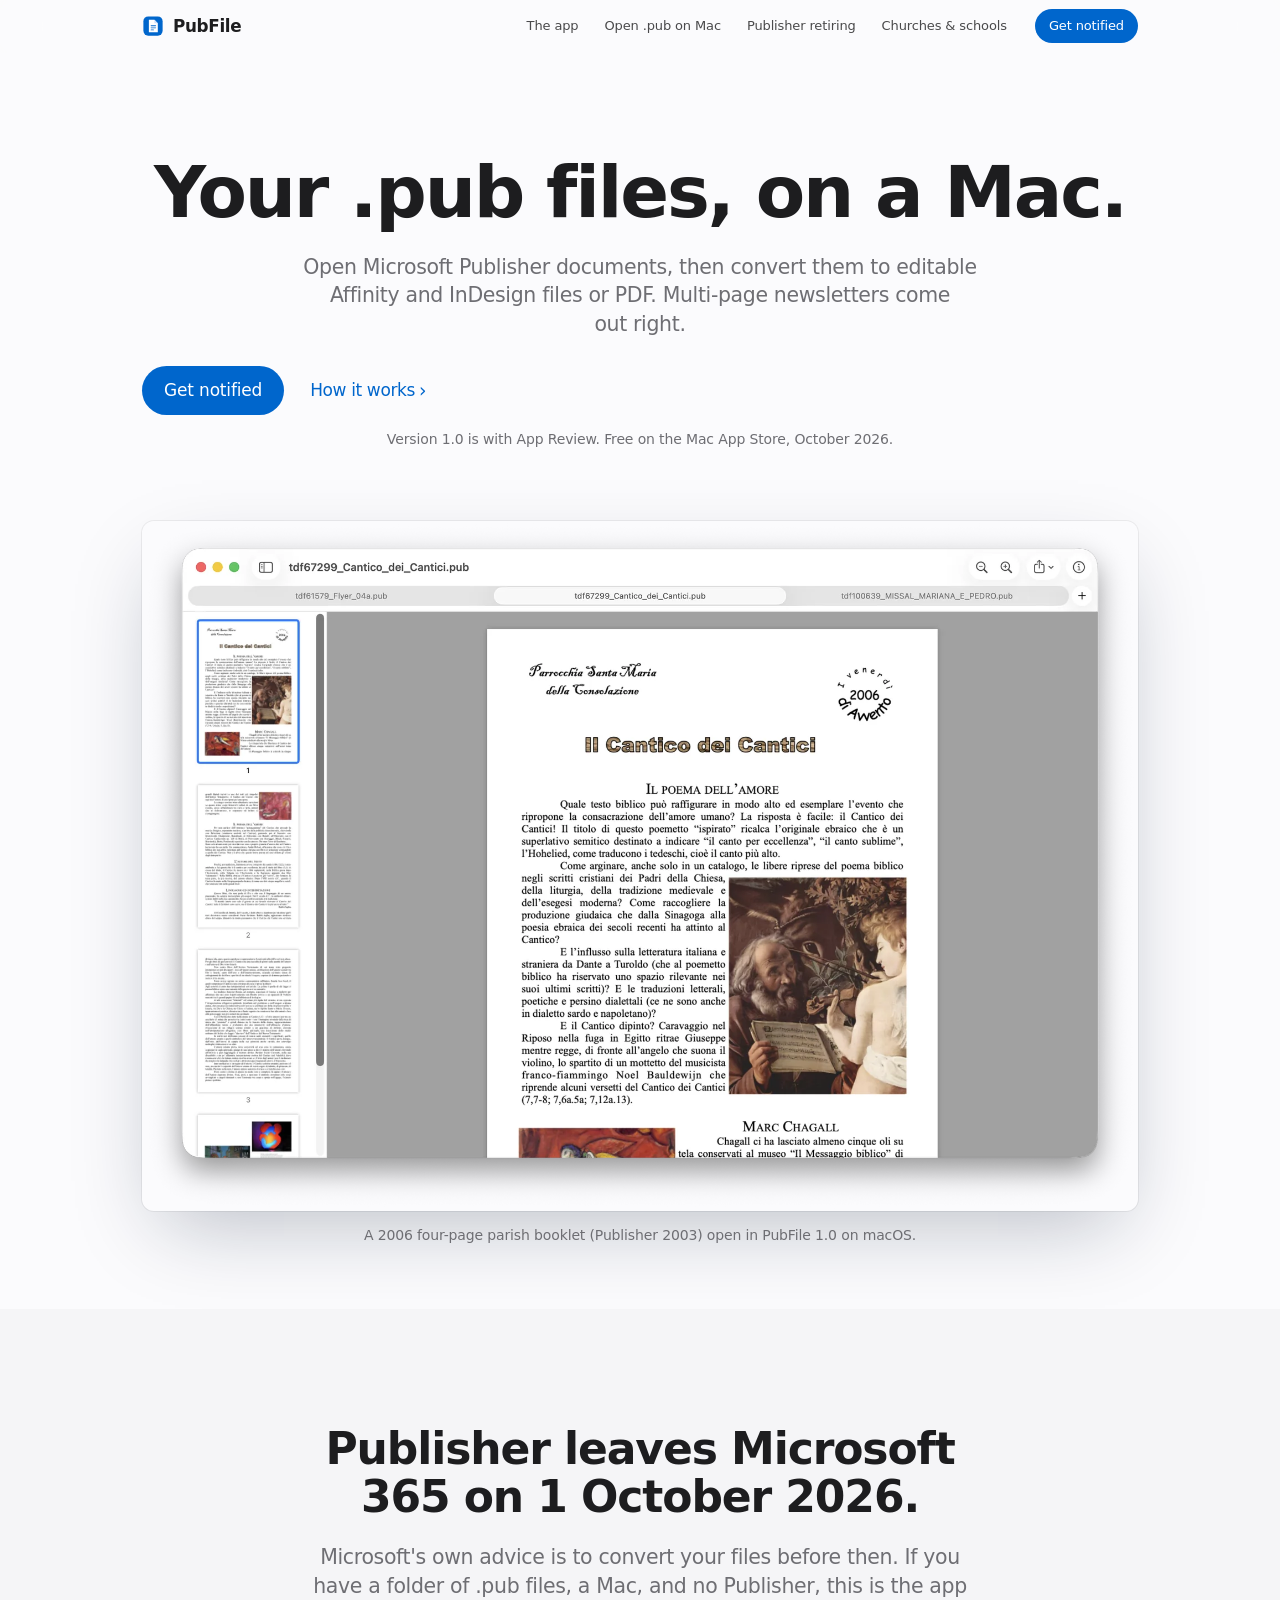
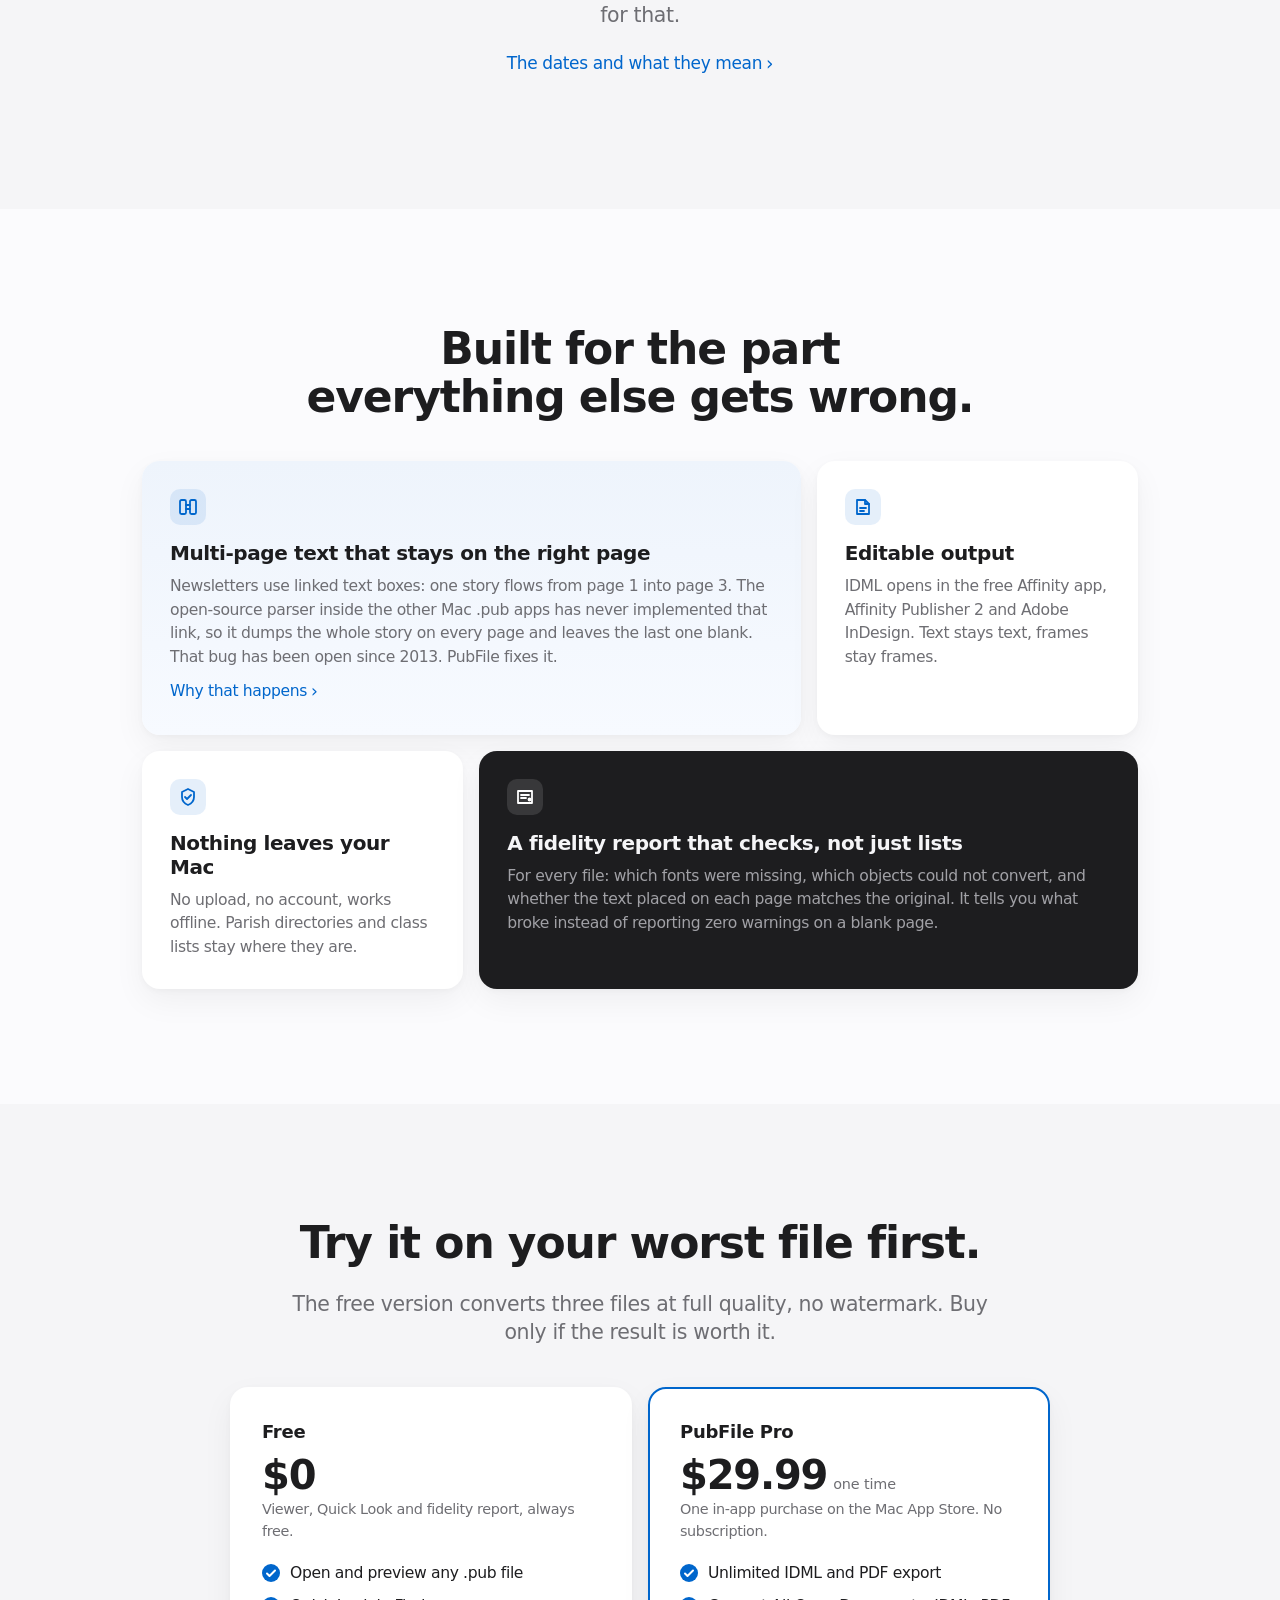
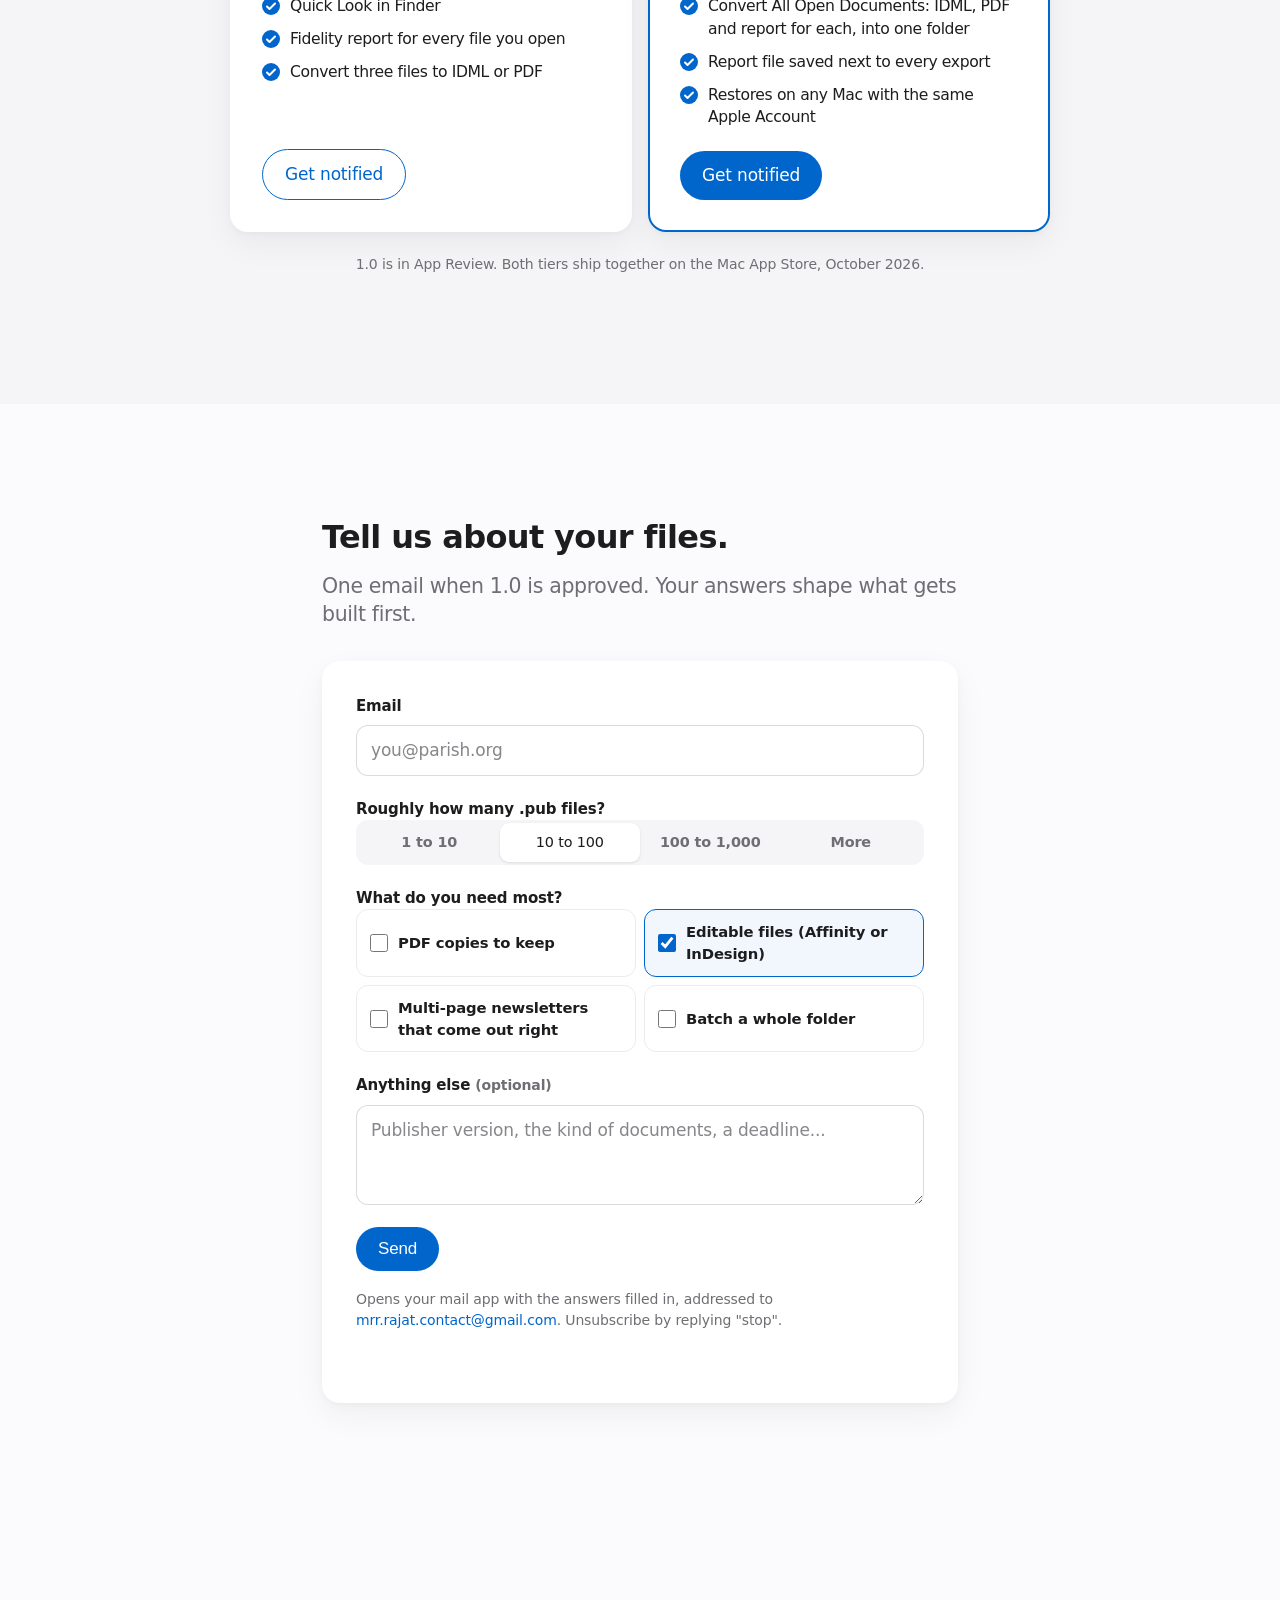
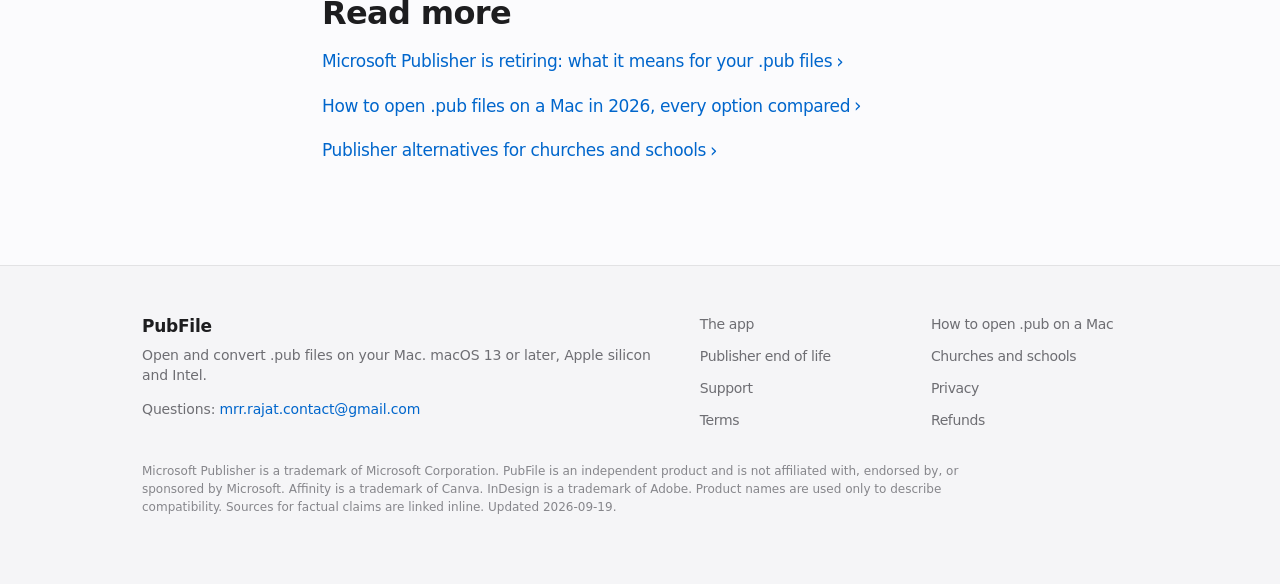
==== index.html @ 04f5455c "Deploy 2026-09-19T11:12Z from f0ba505a" ====
<!doctype html>
<html lang="en">
<head>
<meta charset="utf-8">
<meta name="viewport" content="width=device-width, initial-scale=1">
<title>PubFile: open and convert .pub files on your Mac (IDML + PDF)</title>
<meta name="description" content="Open Microsoft Publisher (.pub) files on a Mac, preview them, and convert them to editable IDML (Affinity, InDesign) and PDF. Multi-page documents handled correctly. Free to try on your own file.">
<link rel="canonical" href="https://pubfile-app.github.io/">
<meta name="theme-color" content="#fbfbfd">
<meta property="og:type" content="website">
<meta property="og:site_name" content="PubFile">
<meta property="og:title" content="Your .pub files, on a Mac">
<meta property="og:description" content="Open Microsoft Publisher (.pub) files on a Mac, preview them, and convert them to editable IDML (Affinity, InDesign) and PDF. Multi-page documents handled correctly. Free to try on your own file.">
<meta property="og:url" content="https://pubfile-app.github.io/">
<meta property="og:image" content="https://pubfile-app.github.io/og/index.png">
<meta property="og:image:width" content="1200">
<meta property="og:image:height" content="630">
<meta name="twitter:card" content="summary_large_image">
<meta name="twitter:title" content="Your .pub files, on a Mac">
<meta name="twitter:description" content="Open Microsoft Publisher (.pub) files on a Mac, preview them, and convert them to editable IDML (Affinity, InDesign) and PDF. Multi-page documents handled correctly. Free to try on your own file.">
<meta name="twitter:image" content="https://pubfile-app.github.io/og/index.png">
<link rel="icon" href="/favicon.svg" type="image/svg+xml">
<link rel="stylesheet" href="/style.css">
<script type="application/ld+json">{"@context": "https://schema.org", "@type": "SoftwareApplication", "applicationCategory": "UtilitiesApplication", "description": "Open Microsoft Publisher (.pub) files on a Mac and convert them to IDML and PDF.", "name": "PubFile: PUB File Converter", "offers": [{"@type": "Offer", "description": "Free: open, preview, Quick Look, fidelity report, three conversions", "price": "0", "priceCurrency": "USD"}, {"@type": "Offer", "description": "PubFile Pro in-app purchase: unlimited IDML and PDF export, Convert All Open Documents", "price": "29.99", "priceCurrency": "USD"}], "operatingSystem": "macOS 13 or later"}</script></head>
<body class="page-index">
<a class="skip" href="#main">Skip to content</a>

<header class="nav">
  <div class="nav-inner">
    <a class="brand" href="/" aria-label="PubFile home">
      <svg width="22" height="22" viewBox="0 0 64 64" aria-hidden="true"><rect x="4" y="4" width="56" height="56" rx="14" fill="#0066cc"/><path d="M20 14h16l10 10v26H20z" fill="#fff"/><path d="M36 14v10h10" fill="#cfe0fb"/><rect x="25" y="30" width="16" height="2.6" rx="1.3" fill="#0066cc"/><rect x="25" y="36" width="16" height="2.6" rx="1.3" fill="#0066cc"/><rect x="25" y="42" width="10" height="2.6" rx="1.3" fill="#0066cc"/></svg>
      <span>PubFile</span>
    </a>
    <nav aria-label="Main">
      <a href="/pub-to-idml-pdf-converter-mac/">The app</a>
      <a href="/open-pub-files-on-mac/">Open .pub on Mac</a>
      <a href="/publisher-end-of-life-2026/">Publisher retiring</a>
      <a href="/publisher-alternatives-churches-schools/">Churches &amp; schools</a>
    </nav>
<a class="pill pill-sm" href="/#interest">Get notified</a>  </div>
</header>

<main id="main">
<section class="hero">
  <div class="wrap">
    <h1 class="t-display reveal">Your .pub files, on a Mac.</h1>
    <p class="t-sub reveal" style="margin:0 auto">Open Microsoft Publisher documents, then convert them to editable Affinity and InDesign files or PDF. Multi-page newsletters come out right.</p>
    <div class="cta-row reveal">
<a class="pill" href="#interest">Get notified</a>
      <a class="link-arrow" href="/pub-to-idml-pdf-converter-mac/">How it works</a>
    </div>
<p class="t-caption reveal" style="margin-top:14px">Version 1.0 is with App Review. Free on the Mac App Store, October 2026.</p>    <figure class="hero-figure shot reveal" aria-labelledby="hero-cap">
      <picture>
        <source srcset="/img/hero-dark.webp" media="(prefers-color-scheme: dark)" type="image/webp">
        <source srcset="/img/hero-light.webp" type="image/webp">
        <img src="/img/hero-light.png" width="1800" height="1247" alt="PubFile window: page thumbnails on the left, page 1 of a four-page parish newsletter rendered on the right, three .pub files open in tabs" fetchpriority="high">
      </picture>
      <figcaption id="hero-cap" class="t-caption" style="text-align:center;margin-top:14px">A 2006 four-page parish booklet (Publisher 2003) open in PubFile 1.0 on macOS.</figcaption>
    </figure>
  </div>
</section>

<section class="band band-alt">
  <div class="wrap">
    <div class="wrap-narrow center" style="padding:0">
      <h2 class="t-headline reveal">Publisher leaves Microsoft 365 on 1 October 2026.</h2>
      <p class="t-sub reveal">Microsoft's own advice is to convert your files before then. If you have a folder of .pub files, a Mac, and no Publisher, this is the app for that.</p>
      <p class="reveal"><a class="link-arrow" href="/publisher-end-of-life-2026/">The dates and what they mean</a></p>
    </div>
  </div>
</section>

<section class="band">
  <div class="wrap">
    <h2 class="t-headline center reveal">Built for the part everything else gets wrong.</h2>
    <div class="bento">
      <article class="tile wide tint reveal">
        <div class="glyph" aria-hidden="true"><svg width="20" height="20" viewBox="0 0 20 20" fill="none" stroke="currentColor" stroke-width="1.8" stroke-linecap="round" stroke-linejoin="round"><rect x="2" y="3" width="6" height="14" rx="1.5"/><rect x="12" y="3" width="6" height="14" rx="1.5"/><path d="M8 8h4M8 12h4"/></svg></div>
        <h3>Multi-page text that stays on the right page</h3>
        <p>Newsletters use linked text boxes: one story flows from page 1 into page 3. The open-source parser inside the other Mac .pub apps has never implemented that link, so it dumps the whole story on every page and leaves the last one blank. That bug has been open since 2013. PubFile fixes it.</p>
        <p><a class="link-arrow" href="/open-pub-files-on-mac/#multipage">Why that happens</a></p>
      </article>
      <article class="tile reveal">
        <div class="glyph" aria-hidden="true"><svg width="20" height="20" viewBox="0 0 20 20" fill="none" stroke="currentColor" stroke-width="1.8" stroke-linecap="round" stroke-linejoin="round"><path d="M4 3h8l4 4v10H4z"/><path d="M12 3v4h4"/><path d="M7 11h6M7 14h4"/></svg></div>
        <h3>Editable output</h3>
        <p>IDML opens in the free Affinity app, Affinity Publisher 2 and Adobe InDesign. Text stays text, frames stay frames.</p>
      </article>
      <article class="tile reveal">
        <div class="glyph" aria-hidden="true"><svg width="20" height="20" viewBox="0 0 20 20" fill="none" stroke="currentColor" stroke-width="1.8" stroke-linecap="round" stroke-linejoin="round"><path d="M10 2l6 3v5c0 4-2.7 6.7-6 8-3.3-1.3-6-4-6-8V5z"/><path d="M7 10l2 2 4-4"/></svg></div>
        <h3>Nothing leaves your Mac</h3>
        <p>No upload, no account, works offline. Parish directories and class lists stay where they are.</p>
      </article>
      <article class="tile dark wide reveal">
        <div class="glyph" aria-hidden="true"><svg width="20" height="20" viewBox="0 0 20 20" fill="none" stroke="currentColor" stroke-width="1.8" stroke-linecap="round" stroke-linejoin="round"><path d="M3 4h14v12H3z"/><path d="M6 8h8M6 11h5"/><circle cx="14.5" cy="12.5" r="1"/></svg></div>
        <h3>A fidelity report that checks, not just lists</h3>
        <p>For every file: which fonts were missing, which objects could not convert, and whether the text placed on each page matches the original. It tells you what broke instead of reporting zero warnings on a blank page.</p>
      </article>
    </div>
  </div>
</section>

<section class="band band-alt">
  <div class="wrap">
    <div class="center">
      <h2 class="t-headline reveal">Try it on your worst file first.</h2>
      <p class="t-sub reveal" style="margin:0 auto">The free version converts three files at full quality, no watermark. Buy only if the result is worth it.</p>
    </div>
    <div class="plans">
      <div class="plan reveal">
        <h3>Free</h3>
        <p class="price">$0</p>
        <p class="plan-note">Viewer, Quick Look and fidelity report, always free.</p>
        <ul>
          <li>Open and preview any .pub file</li>
          <li>Quick Look in Finder</li>
          <li>Fidelity report for every file you open</li>
          <li>Convert three files to IDML or PDF</li>
        </ul>
<a class="pill pill-ghost" href="#interest">Get notified</a>      </div>
      <div class="plan featured reveal">
        <h3>PubFile Pro</h3>
        <p class="price">$29.99<small>one time</small></p>
        <p class="plan-note">One in-app purchase on the Mac App Store. No subscription.</p>
        <ul>
          <li>Unlimited IDML and PDF export</li>
          <li>Convert All Open Documents: IDML, PDF and report for each, into one folder</li>
          <li>Report file saved next to every export</li>
          <li>Restores on any Mac with the same Apple Account</li>
        </ul>
<a class="pill" href="#interest">Get notified</a>      </div>
    </div>
<p class="t-caption center" style="margin-top:22px">1.0 is in App Review. Both tiers ship together on the Mac App Store, October 2026.</p>  </div>
</section>

<section class="band interest-band" id="interest" style="background:var(--canvas)">
  <div class="wrap-narrow">
    <h2 class="t-title reveal">Tell us about your files.</h2>
    <p class="t-sub reveal">One email when 1.0 is approved. Your answers shape what gets built first.</p>
    <div class="reveal"><form class="interest" id="interest-form"
action="mailto:mrr.rajat.contact@gmail.com" method="post" enctype="text/plain" data-mailto="mrr.rajat.contact@gmail.com">
  <input type="hidden" name="_subject" value="PubFile interest: index">
  <input type="hidden" name="page" value="/">
  <input type="text" name="_gotcha" class="visually-hidden" tabindex="-1" autocomplete="off" aria-hidden="true">

  <div class="field">
    <label for="f-email">Email</label>
    <input id="f-email" type="email" name="email" required autocomplete="email" placeholder="you@parish.org">
  </div>

  <fieldset class="field">
    <legend>Roughly how many .pub files?</legend>
    <div class="seg" role="radiogroup">
      <label><input type="radio" name="files" value="1-10"><span>1 to 10</span></label>
      <label><input type="radio" name="files" value="10-100" checked><span>10 to 100</span></label>
      <label><input type="radio" name="files" value="100-1000"><span>100 to 1,000</span></label>
      <label><input type="radio" name="files" value="1000+"><span>More</span></label>
    </div>
  </fieldset>

  <fieldset class="field">
    <legend>What do you need most?</legend>
    <div class="checks">
      <label><input type="checkbox" name="need" value="pdf"><span>PDF copies to keep</span></label>
      <label><input type="checkbox" name="need" value="editable" checked><span>Editable files (Affinity or InDesign)</span></label>
      <label><input type="checkbox" name="need" value="multipage"><span>Multi-page newsletters that come out right</span></label>
      <label><input type="checkbox" name="need" value="batch"><span>Batch a whole folder</span></label>
    </div>
  </fieldset>

  <div class="field">
    <label for="f-note">Anything else <span class="t-caption">(optional)</span></label>
    <textarea id="f-note" name="note" rows="3" placeholder="Publisher version, the kind of documents, a deadline..."></textarea>
  </div>

  <div class="form-actions">
    <button type="submit" class="pill">Send</button>
    <p class="t-caption form-help">
Opens your mail app with the answers filled in, addressed to <a href="mailto:mrr.rajat.contact@gmail.com">mrr.rajat.contact@gmail.com</a>.      Unsubscribe by replying "stop".
    </p>
  </div>
  <p class="form-status" role="status" aria-live="polite"></p>
</form></div>
  </div>
</section>

<section class="band-tight">
  <div class="wrap-narrow">
    <h2 class="t-title reveal">Read more</h2>
    <ul class="reveal" style="list-style:none;padding:0;display:grid;gap:10px">
      <li><a class="link-arrow" href="/publisher-end-of-life-2026/">Microsoft Publisher is retiring: what it means for your .pub files</a></li>
      <li><a class="link-arrow" href="/open-pub-files-on-mac/">How to open .pub files on a Mac in 2026, every option compared</a></li>
      <li><a class="link-arrow" href="/publisher-alternatives-churches-schools/">Publisher alternatives for churches and schools</a></li>
    </ul>
  </div>
</section>
</main>


<footer class="footer">
  <div class="wrap">
    <div class="footer-grid">
      <div>
        <p class="footer-brand">PubFile</p>
        <p class="t-caption">Open and convert .pub files on your Mac. macOS 13 or later, Apple silicon and Intel.</p>
<p class="t-caption">Questions: <a href="mailto:mrr.rajat.contact@gmail.com">mrr.rajat.contact@gmail.com</a></p>      </div>
      <nav aria-label="Footer">
        <a href="/pub-to-idml-pdf-converter-mac/">The app</a>
        <a href="/open-pub-files-on-mac/">How to open .pub on a Mac</a>
        <a href="/publisher-end-of-life-2026/">Publisher end of life</a>
        <a href="/publisher-alternatives-churches-schools/">Churches and schools</a>
        <a href="/support/">Support</a>
        <a href="/privacy/">Privacy</a>
        <a href="/terms/">Terms</a>
        <a href="/refunds/">Refunds</a>
      </nav>
    </div>
    <p class="t-legal">Microsoft Publisher is a trademark of Microsoft Corporation. PubFile is an independent product and is not affiliated with, endorsed by, or sponsored by Microsoft. Affinity is a trademark of Canva. InDesign is a trademark of Adobe. Product names are used only to describe compatibility. Sources for factual claims are linked inline. Updated 2026-09-19.</p>
  </div>
</footer>
<script src="/site.js" defer></script>
</body>
</html>
---- style.css ----
/* PubFile. Apple-adjacent system: SF via system-ui, #fbfbfd canvas, #1d1d1f ink, one accent (#0066cc).
   Shape rule: buttons are pills, cards/figures 18px, inputs 12px. Motion: ease-out, <=300ms UI, scroll-reveal once. */

:root{
  --canvas:#fbfbfd; --canvas-2:#f5f5f7; --surface:#ffffff;
  --ink:#1d1d1f; --ink-2:#6e6e73; --ink-3:#86868b; --hair:rgba(0,0,0,.08); --hair-2:rgba(0,0,0,.14);
  --accent:#0066cc; --accent-hover:#0077ed; --accent-ink:#ffffff;
  --ok:#248a3d; --warn-bg:#fff8e6; --warn-ink:#7a5200;
  --r-card:18px; --r-input:12px; --r-pill:980px;
  --ease-out:cubic-bezier(.23,1,.32,1); --ease-in-out:cubic-bezier(.77,0,.175,1);
  --wrap:1040px; --wrap-narrow:680px;
  --shadow-card:0 2px 6px rgba(0,0,0,.03),0 12px 32px rgba(0,0,0,.05);
}
*{box-sizing:border-box}
html{-webkit-text-size-adjust:100%;scroll-behavior:smooth;scroll-padding-top:64px}
@media(prefers-reduced-motion:reduce){html{scroll-behavior:auto}}
body{margin:0;background:var(--canvas);color:var(--ink);
  font-family:-apple-system,BlinkMacSystemFont,"SF Pro Text","SF Pro Display",system-ui,"Helvetica Neue",Helvetica,Arial,sans-serif;
  font-size:17px;line-height:1.47;letter-spacing:-.022em;-webkit-font-smoothing:antialiased;text-rendering:optimizeLegibility}
a{color:var(--accent);text-decoration:none}
a:hover{text-decoration:underline}
img,svg{max-width:100%;height:auto;display:block}
p,ul,ol,dl{margin:0 0 1em}
li{margin-bottom:.4em}
strong{font-weight:600}
code{font-family:"SF Mono",ui-monospace,SFMono-Regular,Menlo,monospace;font-size:.9em;background:var(--canvas-2);padding:.12em .4em;border-radius:6px;letter-spacing:0}
pre{background:var(--canvas-2);border-radius:var(--r-input);padding:14px 18px;overflow:auto;font-size:.9rem}
pre code{background:none;padding:0}
hr{border:0;border-top:1px solid var(--hair);margin:3rem 0}
:focus-visible{outline:3px solid rgba(0,102,204,.5);outline-offset:3px;border-radius:6px}
.visually-hidden{position:absolute!important;width:1px;height:1px;overflow:hidden;clip:rect(0 0 0 0);white-space:nowrap}
.skip{position:absolute;left:12px;top:-60px;background:var(--ink);color:#fff;padding:10px 14px;border-radius:var(--r-pill);z-index:100}
.skip:focus{top:12px}

/* Type scale (Apple-ish: weight + size + tracking as a set) */
.t-display{font-size:clamp(2.6rem,6vw,4.5rem);line-height:1.05;letter-spacing:-.03em;font-weight:700;margin:0 0 .35em;text-wrap:balance}
.t-headline{font-size:clamp(1.9rem,3.6vw,2.75rem);line-height:1.1;letter-spacing:-.025em;font-weight:700;margin:0 0 .5em;text-wrap:balance}
.t-title{font-size:clamp(1.5rem,2.6vw,2rem);line-height:1.15;letter-spacing:-.02em;font-weight:700;margin:0 0 .5em;text-wrap:balance}
.t-sub{font-size:clamp(1.15rem,1.6vw,1.375rem);line-height:1.4;letter-spacing:-.017em;color:var(--ink-2);font-weight:400;max-width:34em;text-wrap:pretty}
.t-body{font-size:1.0625rem;line-height:1.52}
.t-caption{font-size:.875rem;line-height:1.45;color:var(--ink-2);letter-spacing:-.01em}
.t-legal{font-size:.75rem;line-height:1.5;color:var(--ink-3);letter-spacing:0}
.muted{color:var(--ink-2)}

/* Layout */
.wrap{max-width:var(--wrap);margin:0 auto;padding:0 22px}
.wrap-narrow{max-width:var(--wrap-narrow);margin:0 auto;padding:0 22px}
.band{padding:clamp(72px,9vw,120px) 0}
.band-tight{padding:clamp(48px,6vw,80px) 0}
.band-alt{background:var(--canvas-2)}
.center{text-align:center}
.center .t-sub{margin-left:auto;margin-right:auto}

/* Nav: translucent material, content scrolls under */
.nav{position:sticky;top:0;z-index:50;background:rgba(251,251,253,.72);backdrop-filter:saturate(180%) blur(20px);-webkit-backdrop-filter:saturate(180%) blur(20px);border-bottom:1px solid transparent;transition:border-color 200ms var(--ease-out)}
.nav.scrolled{border-bottom-color:var(--hair)}
@media(prefers-reduced-transparency:reduce){.nav{background:var(--canvas);backdrop-filter:none;-webkit-backdrop-filter:none}}
.nav-inner{max-width:var(--wrap);margin:0 auto;padding:0 22px;height:52px;display:flex;align-items:center;gap:28px}
.brand{display:inline-flex;align-items:center;gap:9px;color:var(--ink);font-weight:600;font-size:1.05rem;letter-spacing:-.02em}
.brand:hover{text-decoration:none}
.nav nav{display:flex;gap:26px;margin-left:auto;font-size:.8125rem;letter-spacing:-.01em}
.nav nav a{color:var(--ink);opacity:.8;transition:opacity 150ms var(--ease-out)}
.nav nav a:hover{opacity:1;text-decoration:none}
.nav nav a[aria-current]{opacity:1;font-weight:600}
@media(max-width:760px){.nav nav{display:none}.nav-inner{gap:0;justify-content:space-between}}

/* Buttons: pills. Feedback on press, instant. */
.pill{display:inline-flex;align-items:center;justify-content:center;gap:8px;background:var(--accent);color:var(--accent-ink);font-weight:500;font-size:1.0625rem;letter-spacing:-.01em;padding:12px 22px;border-radius:var(--r-pill);border:0;cursor:pointer;white-space:nowrap;
  transition:background-color 150ms var(--ease-out),transform 120ms var(--ease-out)}
.pill:hover{background:var(--accent-hover);text-decoration:none}
.pill:active{transform:scale(.97)}
.pill-sm{font-size:.8125rem;padding:7px 14px}
.pill-ghost{background:transparent;color:var(--accent);border:1px solid var(--accent)}
.pill-ghost:hover{background:rgba(0,102,204,.06)}
.link-arrow{font-weight:400;display:inline-flex;align-items:center;gap:4px}
.link-arrow::after{content:"›";font-size:1.1em;transition:transform 150ms var(--ease-out)}
.link-arrow:hover::after{transform:translateX(2px)}
.cta-row{display:flex;gap:14px 26px;align-items:center;flex-wrap:wrap;margin:1.6em 0 0}
.center .cta-row{justify-content:center}

/* Hero */
.hero{padding:clamp(64px,8vw,104px) 0 clamp(40px,5vw,64px);text-align:center}
.hero .t-display{margin-bottom:.3em}
.hero-figure{margin:clamp(40px,6vw,72px) auto 0;max-width:920px}

/* Figures / diagrams */
.figure{background:var(--surface);border-radius:var(--r-card);box-shadow:var(--shadow-card);padding:clamp(18px,3vw,36px);margin:2rem 0}
.figure figcaption{margin-top:14px;text-align:center}
.flow-figure svg{width:100%;height:auto}

/* Feature grid (bento with rhythm: 1 wide + 2, then 2 + 1 wide) */
.bento{display:grid;grid-template-columns:repeat(6,1fr);gap:16px;margin-top:2.5rem}
.tile{background:var(--surface);border-radius:var(--r-card);box-shadow:var(--shadow-card);padding:28px 28px 30px;grid-column:span 2;display:flex;flex-direction:column;gap:10px;min-height:220px}
.tile.wide{grid-column:span 4}
.tile.tint{background:linear-gradient(180deg,#eef4fc 0%,#f7faff 100%)}
.tile.dark{background:#1d1d1f;color:#f5f5f7}
.tile.dark .t-caption,.tile.dark p{color:#a1a1a6}
.tile h3{font-size:1.25rem;line-height:1.2;letter-spacing:-.02em;margin:0;font-weight:600}
.tile p{margin:0;color:var(--ink-2);font-size:.975rem;line-height:1.5}
.tile .glyph{width:36px;height:36px;border-radius:10px;display:grid;place-items:center;background:rgba(0,102,204,.1);color:var(--accent);margin-bottom:6px}
.tile.dark .glyph{background:rgba(255,255,255,.12);color:#fff}
@media(max-width:840px){.tile,.tile.wide{grid-column:span 3}}
@media(max-width:560px){.tile,.tile.wide{grid-column:span 6;min-height:0}}

/* Pricing: two columns, recommended emphasised by colour not height */
.plans{display:grid;grid-template-columns:1fr 1fr;gap:16px;margin-top:2.5rem;max-width:820px;margin-left:auto;margin-right:auto}
.plan{background:var(--surface);border-radius:var(--r-card);box-shadow:var(--shadow-card);padding:32px;display:flex;flex-direction:column}
.plan.featured{outline:2px solid var(--accent);outline-offset:-2px}
.plan h3{margin:0 0 4px;font-size:1.125rem;font-weight:600;letter-spacing:-.015em}
.plan .price{font-size:2.5rem;font-weight:700;letter-spacing:-.03em;line-height:1;margin:6px 0 4px;font-variant-numeric:tabular-nums}
.plan .price small{font-size:.9rem;font-weight:400;color:var(--ink-2);letter-spacing:-.01em;margin-left:6px}
.plan .plan-note{color:var(--ink-2);font-size:.9rem;margin:0 0 20px;min-height:2.6em}
.plan ul{list-style:none;padding:0;margin:0 0 22px;display:grid;gap:10px}
.plan li{display:flex;gap:10px;align-items:flex-start;font-size:.975rem;margin:0}
.plan li::before{content:"";flex:0 0 18px;height:18px;margin-top:2px;border-radius:50%;background:var(--accent) url("data:image/svg+xml,%3Csvg xmlns='http://www.w3.org/2000/svg' viewBox='0 0 18 18'%3E%3Cpath d='M5 9.5l2.5 2.5L13 6.5' fill='none' stroke='%23fff' stroke-width='2' stroke-linecap='round' stroke-linejoin='round'/%3E%3C/svg%3E") center/contain no-repeat}
.plan .pill{margin-top:auto;align-self:flex-start}
@media(max-width:640px){.plans{grid-template-columns:1fr}}

/* Comparison table (article pages) */
.table-wrap{overflow-x:auto;margin:2rem -22px;padding:0 22px;-webkit-overflow-scrolling:touch}
table{border-collapse:separate;border-spacing:0;width:100%;min-width:640px;font-size:.9375rem;background:var(--surface);border-radius:var(--r-card);box-shadow:var(--shadow-card);overflow:hidden}
th,td{padding:14px 16px;text-align:left;vertical-align:top;border-bottom:1px solid var(--hair)}
tr:last-child td{border-bottom:0}
th{background:var(--canvas-2);font-weight:600;font-size:.8125rem;letter-spacing:0;color:var(--ink-2)}
td.ok{color:var(--ok);font-weight:500} td.bad{color:#c0392b;font-weight:500}
tr.hl td{background:#f4f8fe}

/* Article layout */
.article{padding:clamp(56px,7vw,88px) 0 40px}
.article header{max-width:var(--wrap-narrow);margin:0 auto 2.5rem;padding:0 22px}
.article header .t-caption{margin-bottom:1rem}
.prose{max-width:var(--wrap-narrow);margin:0 auto;padding:0 22px}
.prose h2{font-size:1.75rem;line-height:1.15;letter-spacing:-.022em;font-weight:700;margin:2.6em 0 .6em}
.prose h3{font-size:1.2rem;line-height:1.25;letter-spacing:-.015em;font-weight:600;margin:2em 0 .5em}
.prose p,.prose li{font-size:1.0625rem;line-height:1.6;color:#2b2b2e}
.prose .lede{font-size:1.25rem;line-height:1.45;color:var(--ink-2);letter-spacing:-.017em}
.prose ul,.prose ol{padding-left:1.25em}
.prose .table-wrap{max-width:var(--wrap);margin-left:calc(50% - min(50vw - 22px, var(--wrap)/2 - 22px));width:min(100vw - 44px, var(--wrap) - 44px)}
@media(max-width:760px){.prose .table-wrap{margin-left:-22px;width:auto}}
.note{background:var(--surface);border-radius:var(--r-card);box-shadow:var(--shadow-card);padding:22px 26px;margin:2rem 0}
.note.warn{background:var(--warn-bg)}
.note.warn h3{color:var(--warn-ink)}
.note h3{margin-top:0!important}
.note p:last-child{margin-bottom:0}
.sources{font-size:.875rem;color:var(--ink-2)}
.sources li{margin-bottom:.3em}
.faq dt{font-weight:600;margin-top:1.4em;letter-spacing:-.015em}
.faq dd{margin:.3em 0 0;color:#2b2b2e}
.steps{counter-reset:s;list-style:none;padding:0}
.steps li{counter-increment:s;position:relative;padding-left:46px;margin-bottom:1.1em}
.steps li::before{content:counter(s);position:absolute;left:0;top:0;width:30px;height:30px;border-radius:50%;background:var(--ink);color:#fff;font-weight:600;font-size:.875rem;display:grid;place-items:center}

/* Good / not-so-good pairs on the comparison page */
.verdict{display:grid;grid-template-columns:1fr 1fr;gap:14px;margin:1.2em 0 2em}
.verdict>div{background:var(--surface);border-radius:14px;box-shadow:var(--shadow-card);padding:16px 18px;font-size:.95rem}
.verdict h4{margin:0 0 6px;font-size:.8125rem;font-weight:600;letter-spacing:0;color:var(--ink-2)}
.verdict p{margin:0;color:#2b2b2e}
@media(max-width:560px){.verdict{grid-template-columns:1fr}}

/* Interest form */
.interest-band{background:var(--canvas-2)}
.interest{background:var(--surface);border-radius:var(--r-card);box-shadow:var(--shadow-card);padding:clamp(22px,3vw,34px);margin-top:2rem;display:grid;gap:22px}
.field{display:grid;gap:8px;border:0;padding:0;margin:0;min-width:0}
.field label,.field legend{font-size:.9375rem;font-weight:600;letter-spacing:-.01em;padding:0}
.field input[type=email],.field textarea{font:inherit;letter-spacing:-.01em;padding:12px 14px;border:1px solid var(--hair-2);border-radius:var(--r-input);background:var(--surface);color:var(--ink);width:100%;transition:border-color 150ms var(--ease-out),box-shadow 150ms var(--ease-out)}
.field input:focus,.field textarea:focus{outline:0;border-color:var(--accent);box-shadow:0 0 0 4px rgba(0,102,204,.18)}
.field ::placeholder{color:var(--ink-3)}
.field textarea{resize:vertical}
.seg{display:flex;gap:0;background:var(--canvas-2);border-radius:var(--r-input);padding:3px}
.seg label{flex:1;position:relative}
.seg input{position:absolute;opacity:0;inset:0;margin:0;cursor:pointer}
.seg span{display:block;text-align:center;padding:9px 6px;border-radius:9px;font-size:.9rem;letter-spacing:-.01em;color:var(--ink-2);transition:background-color 150ms var(--ease-out),color 150ms var(--ease-out),box-shadow 150ms var(--ease-out);cursor:pointer}
.seg input:checked+span{background:var(--surface);color:var(--ink);font-weight:500;box-shadow:0 1px 3px rgba(0,0,0,.1)}
.seg input:focus-visible+span{box-shadow:0 0 0 3px rgba(0,102,204,.35)}
@media(max-width:560px){.seg{flex-wrap:wrap}.seg label{flex:1 1 45%}}
.checks{display:grid;grid-template-columns:1fr 1fr;gap:8px}
.checks label{display:flex;align-items:center;gap:10px;padding:11px 13px;border:1px solid var(--hair);border-radius:var(--r-input);font-size:.925rem;letter-spacing:-.01em;cursor:pointer;transition:border-color 150ms var(--ease-out),background-color 150ms var(--ease-out)}
.checks label:has(input:checked){border-color:var(--accent);background:rgba(0,102,204,.05)}
.checks input{accent-color:var(--accent);width:18px;height:18px;margin:0;flex:none}
@media(max-width:560px){.checks{grid-template-columns:1fr}}
.form-actions{display:flex;gap:18px;align-items:center;flex-wrap:wrap}
.form-help{margin:0;max-width:34em}
.form-status{margin:0;font-size:.9rem;color:var(--ok);min-height:1.2em}
.form-status.err{color:#c0392b}

/* Footer */
.footer{padding:48px 0 56px;border-top:1px solid var(--hair);background:var(--canvas-2)}
.footer-grid{display:grid;grid-template-columns:1.2fr 1fr;gap:32px;margin-bottom:28px}
.footer-brand{font-weight:600;margin:0 0 6px;letter-spacing:-.015em}
.footer nav{display:grid;grid-template-columns:1fr 1fr;gap:8px 24px;font-size:.875rem}
.footer nav a{color:var(--ink-2)}
.footer nav a:hover{color:var(--ink)}
.footer .t-legal{max-width:70em}
@media(max-width:640px){.footer-grid{grid-template-columns:1fr}}

/* Scroll reveal: opacity + 12px rise, once, ease-out. Disabled under reduced motion. */
.reveal{opacity:0;transform:translateY(12px);transition:opacity 600ms var(--ease-out),transform 600ms var(--ease-out)}
.reveal.in{opacity:1;transform:none}
@media(prefers-reduced-motion:reduce){.reveal{opacity:1;transform:none;transition:none}.pill,.seg span,.checks label{transition:none}}
.no-js .reveal{opacity:1;transform:none}

/* Mac App Store badge (Apple artwork; min height 40pt, clear space = 1/10 height) */
.mas-badge{display:inline-flex;padding:5px 0;transition:transform 120ms var(--ease-out),opacity 150ms var(--ease-out)}
.mas-badge img{height:50px;width:auto}
.mas-badge:hover{opacity:.9;text-decoration:none}
.mas-badge:active{transform:scale(.97)}
.nav .mas-badge img{height:32px}
.hero-figure.shot{max-width:1000px}
.hero-figure.shot img{width:100%;height:auto;border-radius:12px;box-shadow:0 30px 80px -20px rgba(11,26,51,.28),0 0 0 1px rgba(0,0,0,.06)}
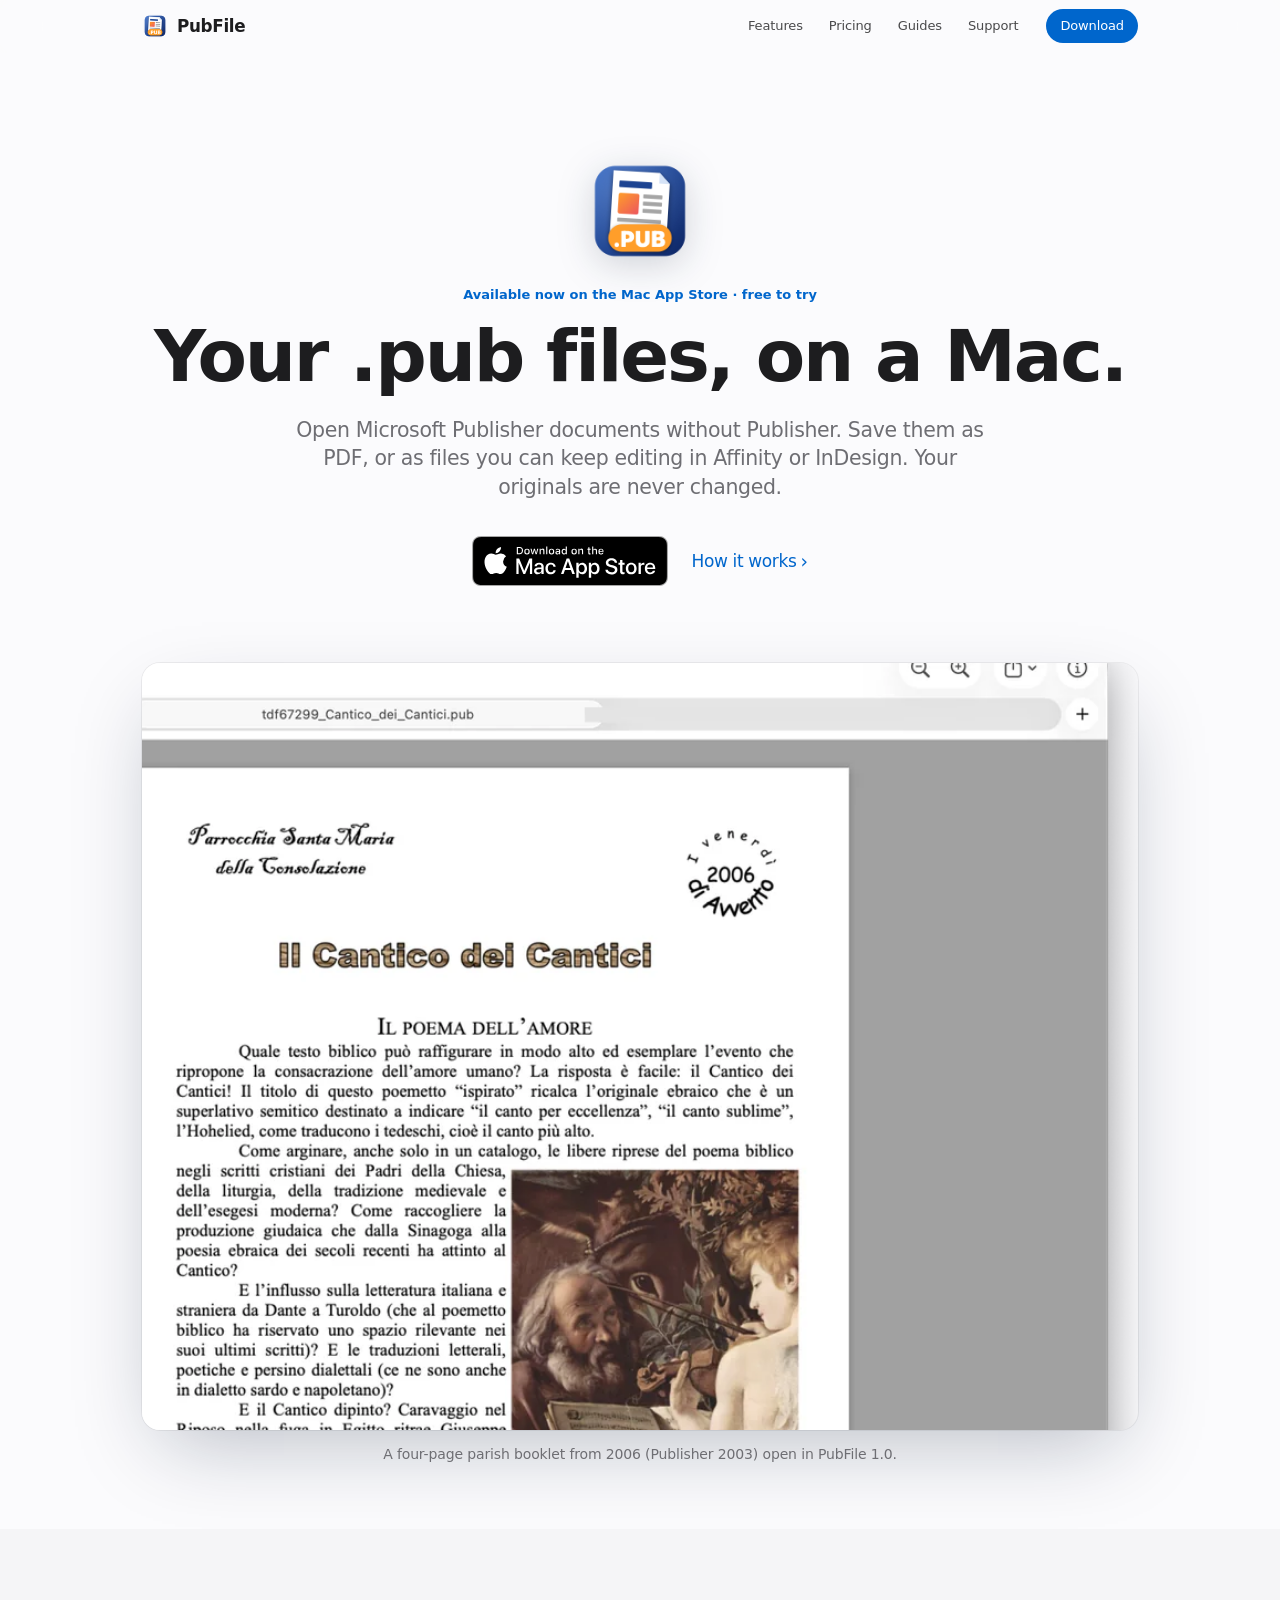
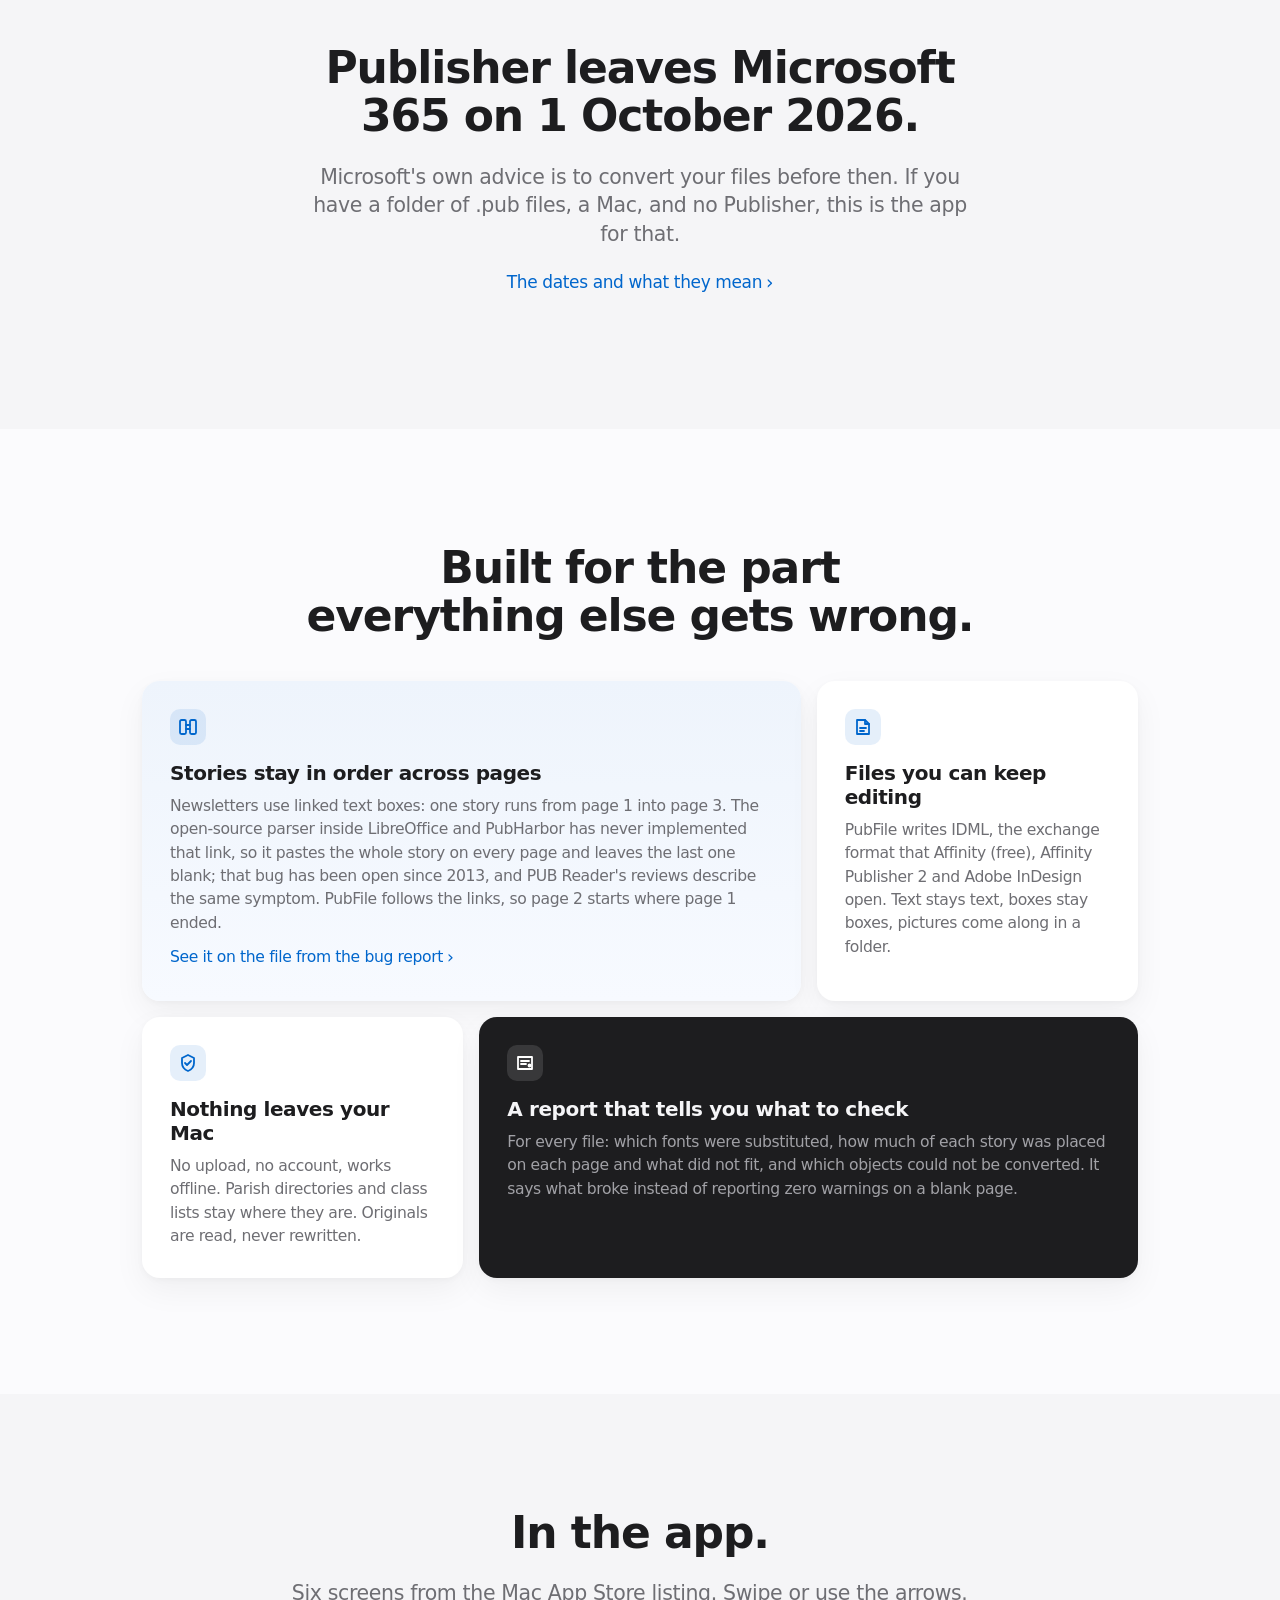
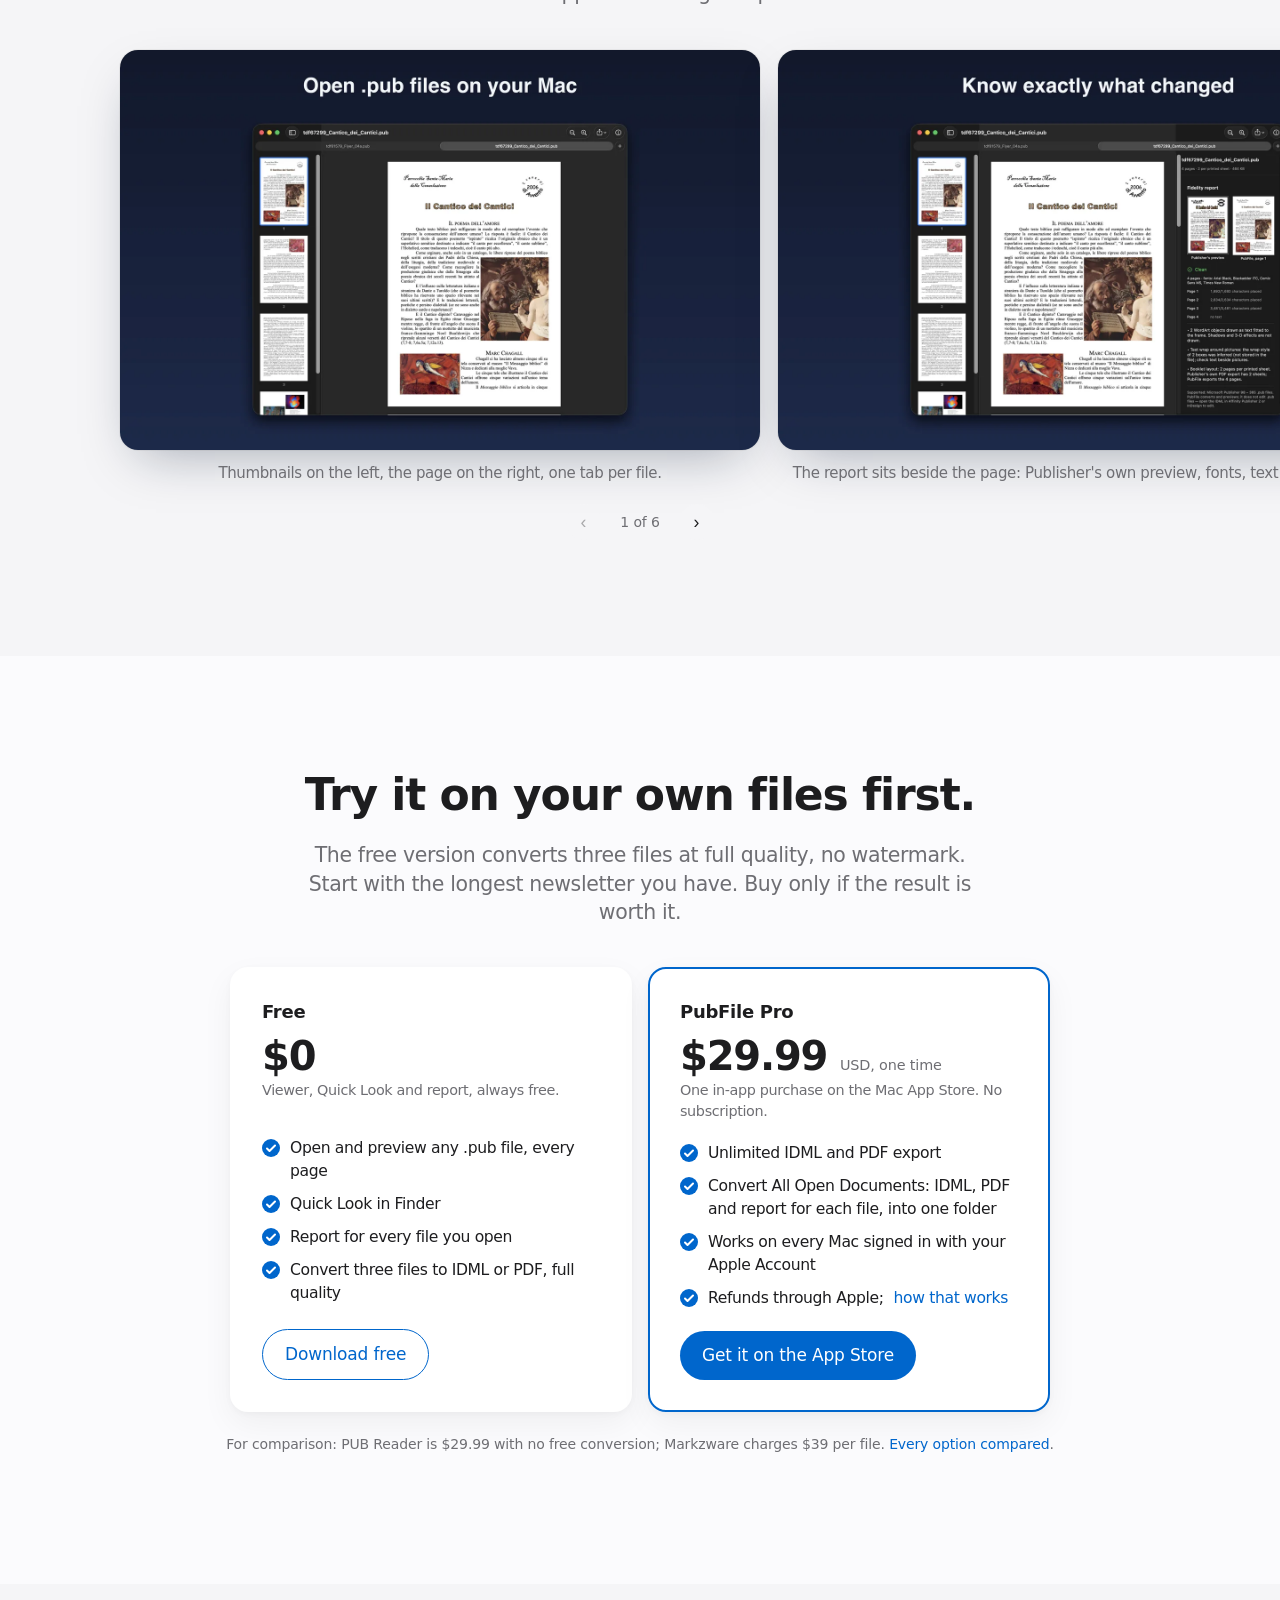
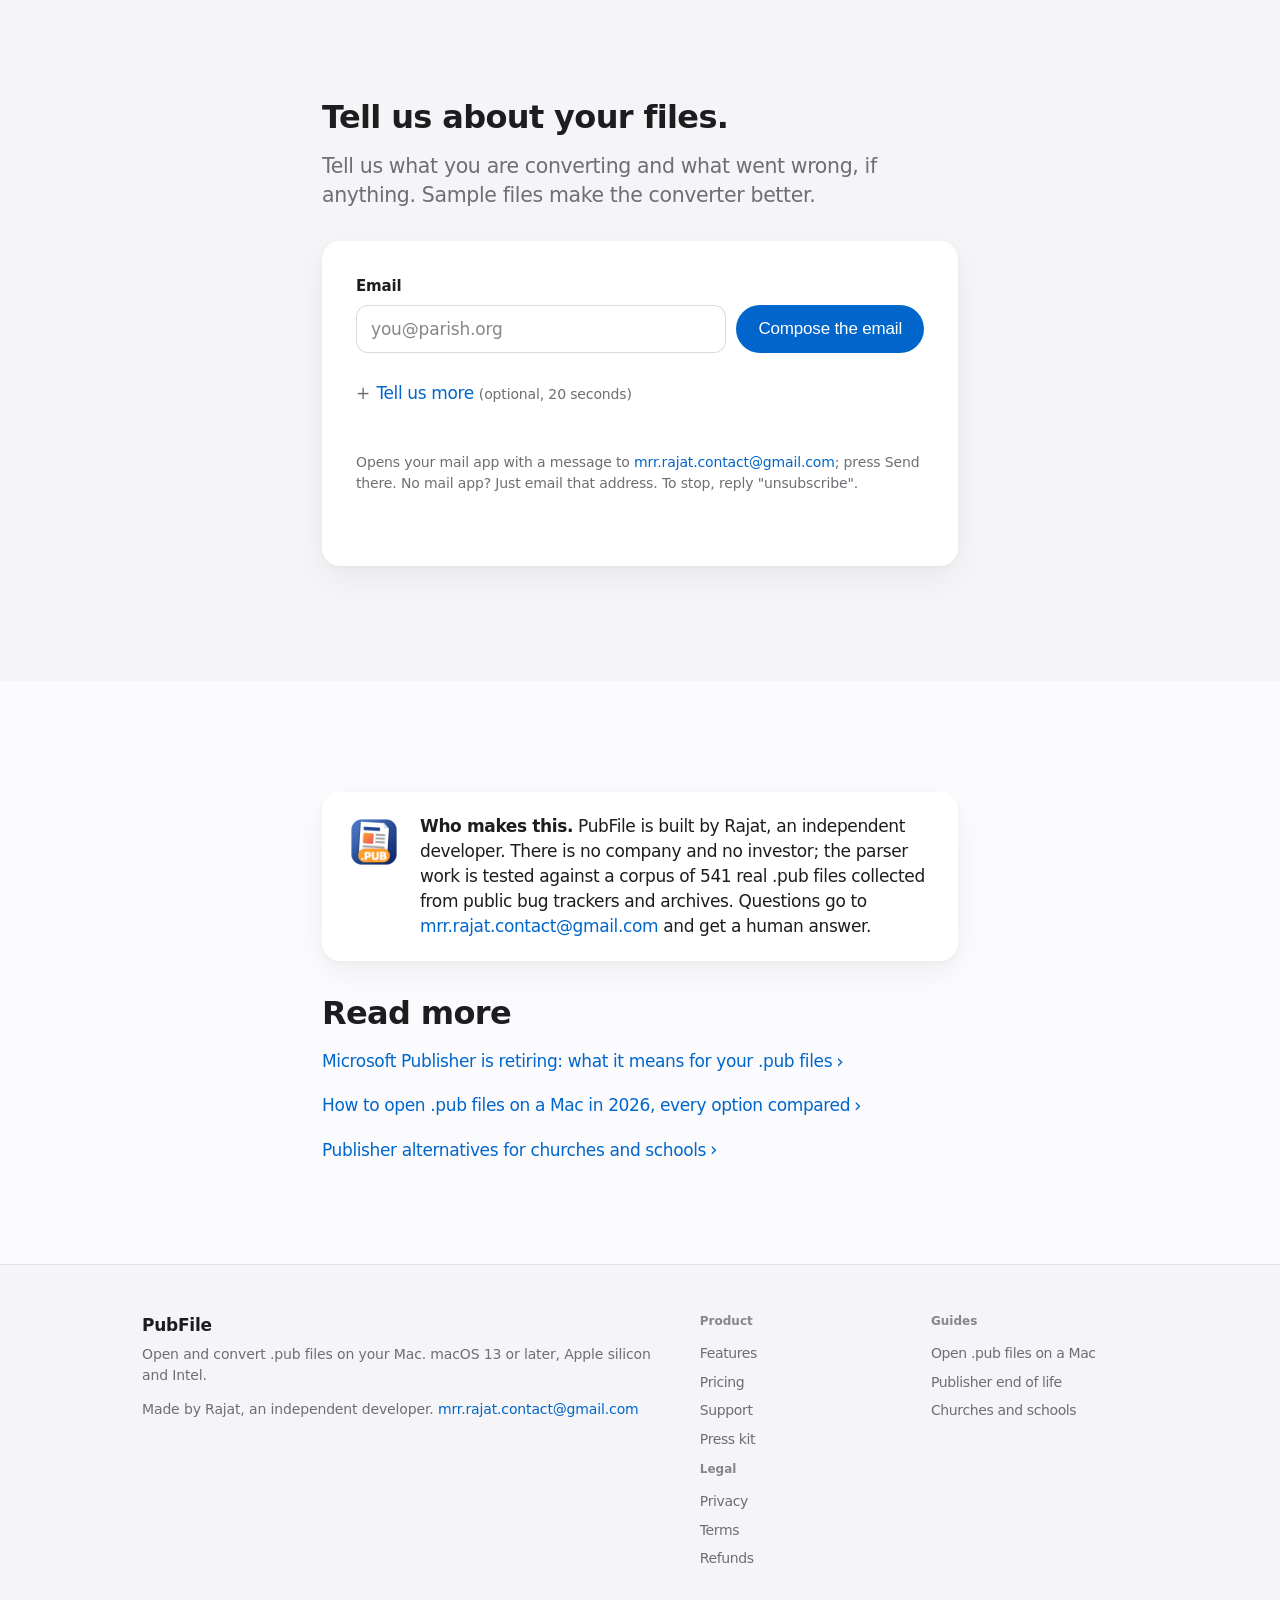
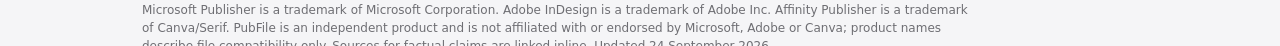
==== commit 0eaf8ae3: "Deploy 2026-09-24T12:36Z from a56e2baa" ====
--- a/index.html
+++ b/index.html
@@ -3,66 +3,82 @@
 <head>
 <meta charset="utf-8">
 <meta name="viewport" content="width=device-width, initial-scale=1">
-<title>PubFile: open and convert .pub files on your Mac (IDML + PDF)</title>
-<meta name="description" content="Open Microsoft Publisher (.pub) files on a Mac, preview them, and convert them to editable IDML (Affinity, InDesign) and PDF. Multi-page documents handled correctly. Free to try on your own file.">
+<script>document.documentElement.classList.add('js')</script>
+<title>PubFile: open Publisher .pub files on Mac, convert to PDF or IDML</title>
+<meta name="description" content="Open Microsoft Publisher .pub files on a Mac, preview every page, save as PDF or editable IDML for Affinity and InDesign. Multi-page text stays in order. Free to try.">
 <link rel="canonical" href="https://pubfile-app.github.io/">
 <meta name="theme-color" content="#fbfbfd">
-<meta property="og:type" content="website">
+<meta name="author" content="Rajat">
+<meta name="google-site-verification" content="E4eFGpj3DkZxsYqSFtVgZzcANvRPirCoqncYKT2M6iA"><meta name="referrer" content="strict-origin-when-cross-origin">
+<link rel="alternate" type="application/atom+xml" title="PubFile guides" href="/feed.xml">
+<link rel="preload" as="image" href="/img/hero-light.webp" type="image/webp" media="(min-width: 601px)"><meta property="og:type" content="website">
 <meta property="og:site_name" content="PubFile">
 <meta property="og:title" content="Your .pub files, on a Mac">
-<meta property="og:description" content="Open Microsoft Publisher (.pub) files on a Mac, preview them, and convert them to editable IDML (Affinity, InDesign) and PDF. Multi-page documents handled correctly. Free to try on your own file.">
+<meta property="og:description" content="Open Microsoft Publisher .pub files on a Mac, preview every page, save as PDF or editable IDML for Affinity and InDesign. Multi-page text stays in order. Free to try.">
 <meta property="og:url" content="https://pubfile-app.github.io/">
 <meta property="og:image" content="https://pubfile-app.github.io/og/index.png">
 <meta property="og:image:width" content="1200">
 <meta property="og:image:height" content="630">
+<meta property="og:image:alt" content="Your .pub files, on a Mac">
+<meta property="og:locale" content="en_US">
 <meta name="twitter:card" content="summary_large_image">
 <meta name="twitter:title" content="Your .pub files, on a Mac">
-<meta name="twitter:description" content="Open Microsoft Publisher (.pub) files on a Mac, preview them, and convert them to editable IDML (Affinity, InDesign) and PDF. Multi-page documents handled correctly. Free to try on your own file.">
+<meta name="twitter:description" content="Open Microsoft Publisher .pub files on a Mac, preview every page, save as PDF or editable IDML for Affinity and InDesign. Multi-page text stays in order. Free to try.">
 <meta name="twitter:image" content="https://pubfile-app.github.io/og/index.png">
-<link rel="icon" href="/favicon.svg" type="image/svg+xml">
-<link rel="stylesheet" href="/style.css">
-<script type="application/ld+json">{"@context": "https://schema.org", "@type": "SoftwareApplication", "applicationCategory": "UtilitiesApplication", "description": "Open Microsoft Publisher (.pub) files on a Mac and convert them to IDML and PDF.", "name": "PubFile: PUB File Converter", "offers": [{"@type": "Offer", "description": "Free: open, preview, Quick Look, fidelity report, three conversions", "price": "0", "priceCurrency": "USD"}, {"@type": "Offer", "description": "PubFile Pro in-app purchase: unlimited IDML and PDF export, Convert All Open Documents", "price": "29.99", "priceCurrency": "USD"}], "operatingSystem": "macOS 13 or later"}</script></head>
+<link rel="icon" href="/favicon.ico" sizes="16x16 32x32 48x48">
+<link rel="icon" href="/img/icon/app-icon-256.png" type="image/png" sizes="256x256">
+<link rel="apple-touch-icon" href="/apple-touch-icon.png">
+<link rel="stylesheet" href="/style.css?v=5900e579">
+<script type="application/ld+json">{"@context": "https://schema.org", "@type": "SoftwareApplication", "applicationCategory": "BusinessApplication", "author": {"@type": "Person", "name": "Rajat"}, "description": "Open Microsoft Publisher (.pub) files on a Mac and convert them to IDML and PDF.", "downloadUrl": "https://apps.apple.com/app/6813768537", "featureList": "Open and preview .pub files, Quick Look, export PDF, export IDML for Affinity and InDesign, per-file report, linked text boxes kept in order across pages", "image": "https://pubfile-app.github.io/img/icon/app-icon-512.png", "installUrl": "https://apps.apple.com/app/6813768537", "name": "PubFile: PUB File Converter", "offers": [{"@type": "Offer", "description": "Free: open, preview, Quick Look, fidelity report, three conversions", "price": "0", "priceCurrency": "USD"}, {"@type": "Offer", "description": "PubFile Pro in-app purchase: unlimited IDML and PDF export, Convert All Open Documents", "price": "29.99", "priceCurrency": "USD"}], "operatingSystem": "macOS 13 or later", "sameAs": "https://apps.apple.com/app/6813768537", "screenshot": "https://pubfile-app.github.io/img/store/01-open.webp", "softwareVersion": "1.0", "url": "https://pubfile-app.github.io/"}</script><script type="application/ld+json">{"@context": "https://schema.org", "@graph": [{"@id": "https://pubfile-app.github.io/#org", "@type": "Organization", "email": "mrr.rajat.contact@gmail.com", "founder": {"@type": "Person", "name": "Rajat"}, "logo": "https://pubfile-app.github.io/img/icon/app-icon-512.png", "name": "PubFile", "url": "https://pubfile-app.github.io/"}, {"@id": "https://pubfile-app.github.io/#site", "@type": "WebSite", "inLanguage": "en", "name": "PubFile", "publisher": {"@id": "https://pubfile-app.github.io/#org"}, "url": "https://pubfile-app.github.io/"}]}</script></head>
 <body class="page-index">
 <a class="skip" href="#main">Skip to content</a>
 
 <header class="nav">
   <div class="nav-inner">
     <a class="brand" href="/" aria-label="PubFile home">
-      <svg width="22" height="22" viewBox="0 0 64 64" aria-hidden="true"><rect x="4" y="4" width="56" height="56" rx="14" fill="#0066cc"/><path d="M20 14h16l10 10v26H20z" fill="#fff"/><path d="M36 14v10h10" fill="#cfe0fb"/><rect x="25" y="30" width="16" height="2.6" rx="1.3" fill="#0066cc"/><rect x="25" y="36" width="16" height="2.6" rx="1.3" fill="#0066cc"/><rect x="25" y="42" width="10" height="2.6" rx="1.3" fill="#0066cc"/></svg>
+      <img src="/img/icon/app-icon-48.png" srcset="/img/icon/app-icon-48.png 1x, /img/icon/app-icon-128.png 2x" width="26" height="26" alt="">
       <span>PubFile</span>
     </a>
     <nav aria-label="Main">
-      <a href="/pub-to-idml-pdf-converter-mac/">The app</a>
-      <a href="/open-pub-files-on-mac/">Open .pub on Mac</a>
-      <a href="/publisher-end-of-life-2026/">Publisher retiring</a>
-      <a href="/publisher-alternatives-churches-schools/">Churches &amp; schools</a>
+      <details class="menu" open>
+        <summary aria-label="Menu"><svg width="18" height="18" viewBox="0 0 18 18" fill="none" stroke="currentColor" stroke-width="1.8" stroke-linecap="round" aria-hidden="true"><path d="M2 5h14M2 9h14M2 13h14"/></svg></summary>
+        <div class="menu-panel">
+          <a href="/pub-to-idml-pdf-converter-mac/">Features</a>
+          <a href="/#pricing">Pricing</a>
+          <a href="/open-pub-files-on-mac/">Guides</a>
+          <a href="/support/">Support</a>
+        </div>
+      </details>
     </nav>
-<a class="pill pill-sm" href="/#interest">Get notified</a>  </div>
+<a class="pill pill-sm" href="https://apps.apple.com/app/6813768537" rel="noopener">Download</a>  </div>
 </header>
 
-<main id="main">
+<main id="main" tabindex="-1">
 <section class="hero">
   <div class="wrap">
-    <h1 class="t-display reveal">Your .pub files, on a Mac.</h1>
-    <p class="t-sub reveal" style="margin:0 auto">Open Microsoft Publisher documents, then convert them to editable Affinity and InDesign files or PDF. Multi-page newsletters come out right.</p>
-    <div class="cta-row reveal">
-<a class="pill" href="#interest">Get notified</a>
+    <img class="hero-icon" src="/img/icon/app-icon-256.png" srcset="/img/icon/app-icon-256.png 2x, /img/icon/app-icon-128.png 1x" width="112" height="112" alt="PubFile app icon">
+<p class="eyebrow">Available now on the Mac App Store · free to try</p>    <h1 class="t-display">Your .pub files, on a Mac.</h1>
+    <p class="t-sub center-block">Open Microsoft Publisher documents without Publisher. Save them as PDF, or as files you can keep editing in Affinity or InDesign. Your originals are never changed.</p>
+    <div class="cta-row">
+<a class="mas-badge" href="https://apps.apple.com/app/6813768537" rel="noopener" aria-label="Download PubFile on the Mac App Store">
+  <img src="/mac-app-store-badge.svg" alt="Download on the Mac App Store" width="196" height="50">
+</a>
       <a class="link-arrow" href="/pub-to-idml-pdf-converter-mac/">How it works</a>
     </div>
-<p class="t-caption reveal" style="margin-top:14px">Version 1.0 is with App Review. Free on the Mac App Store, October 2026.</p>    <figure class="hero-figure shot reveal" aria-labelledby="hero-cap">
+    <figure class="hero-figure shot" aria-labelledby="hero-cap">
       <picture>
-        <source srcset="/img/hero-dark.webp" media="(prefers-color-scheme: dark)" type="image/webp">
+        <source srcset="/img/hero-mobile.webp" media="(max-width: 600px)" type="image/webp">
         <source srcset="/img/hero-light.webp" type="image/webp">
-        <img src="/img/hero-light.png" width="1800" height="1247" alt="PubFile window: page thumbnails on the left, page 1 of a four-page parish newsletter rendered on the right, three .pub files open in tabs" fetchpriority="high">
+        <img src="/img/hero-light.png" width="1600" height="1108" alt="PubFile window: page thumbnails on the left, page 1 of a four-page parish newsletter rendered on the right, two .pub files open in tabs" fetchpriority="high">
       </picture>
-      <figcaption id="hero-cap" class="t-caption" style="text-align:center;margin-top:14px">A 2006 four-page parish booklet (Publisher 2003) open in PubFile 1.0 on macOS.</figcaption>
+      <figcaption id="hero-cap" class="t-caption center">A four-page parish booklet from 2006 (Publisher 2003) open in PubFile 1.0.</figcaption>
     </figure>
   </div>
 </section>
 
 <section class="band band-alt">
   <div class="wrap">
-    <div class="wrap-narrow center" style="padding:0">
+    <div class="wrap-narrow center flush">
       <h2 class="t-headline reveal">Publisher leaves Microsoft 365 on 1 October 2026.</h2>
       <p class="t-sub reveal">Microsoft's own advice is to convert your files before then. If you have a folder of .pub files, a Mac, and no Publisher, this is the app for that.</p>
       <p class="reveal"><a class="link-arrow" href="/publisher-end-of-life-2026/">The dates and what they mean</a></p>
@@ -76,106 +92,132 @@
     <div class="bento">
       <article class="tile wide tint reveal">
         <div class="glyph" aria-hidden="true"><svg width="20" height="20" viewBox="0 0 20 20" fill="none" stroke="currentColor" stroke-width="1.8" stroke-linecap="round" stroke-linejoin="round"><rect x="2" y="3" width="6" height="14" rx="1.5"/><rect x="12" y="3" width="6" height="14" rx="1.5"/><path d="M8 8h4M8 12h4"/></svg></div>
-        <h3>Multi-page text that stays on the right page</h3>
-        <p>Newsletters use linked text boxes: one story flows from page 1 into page 3. The open-source parser inside the other Mac .pub apps has never implemented that link, so it dumps the whole story on every page and leaves the last one blank. That bug has been open since 2013. PubFile fixes it.</p>
-        <p><a class="link-arrow" href="/open-pub-files-on-mac/#multipage">Why that happens</a></p>
+        <h3>Stories stay in order across pages</h3>
+        <p>Newsletters use linked text boxes: one story runs from page 1 into page 3. The open-source parser inside LibreOffice and PubHarbor has never implemented that link, so it pastes the whole story on every page and leaves the last one blank; that bug has been open since 2013, and PUB Reader's reviews describe the same symptom. PubFile follows the links, so page 2 starts where page 1 ended.</p>
+        <p><a class="link-arrow" href="/pub-to-idml-pdf-converter-mac/#proof">See it on the file from the bug report</a></p>
       </article>
       <article class="tile reveal">
         <div class="glyph" aria-hidden="true"><svg width="20" height="20" viewBox="0 0 20 20" fill="none" stroke="currentColor" stroke-width="1.8" stroke-linecap="round" stroke-linejoin="round"><path d="M4 3h8l4 4v10H4z"/><path d="M12 3v4h4"/><path d="M7 11h6M7 14h4"/></svg></div>
-        <h3>Editable output</h3>
-        <p>IDML opens in the free Affinity app, Affinity Publisher 2 and Adobe InDesign. Text stays text, frames stay frames.</p>
+        <h3>Files you can keep editing</h3>
+        <p>PubFile writes IDML, the exchange format that Affinity (free), Affinity Publisher 2 and Adobe InDesign open. Text stays text, boxes stay boxes, pictures come along in a folder.</p>
       </article>
       <article class="tile reveal">
         <div class="glyph" aria-hidden="true"><svg width="20" height="20" viewBox="0 0 20 20" fill="none" stroke="currentColor" stroke-width="1.8" stroke-linecap="round" stroke-linejoin="round"><path d="M10 2l6 3v5c0 4-2.7 6.7-6 8-3.3-1.3-6-4-6-8V5z"/><path d="M7 10l2 2 4-4"/></svg></div>
         <h3>Nothing leaves your Mac</h3>
-        <p>No upload, no account, works offline. Parish directories and class lists stay where they are.</p>
+        <p>No upload, no account, works offline. Parish directories and class lists stay where they are. Originals are read, never rewritten.</p>
       </article>
       <article class="tile dark wide reveal">
         <div class="glyph" aria-hidden="true"><svg width="20" height="20" viewBox="0 0 20 20" fill="none" stroke="currentColor" stroke-width="1.8" stroke-linecap="round" stroke-linejoin="round"><path d="M3 4h14v12H3z"/><path d="M6 8h8M6 11h5"/><circle cx="14.5" cy="12.5" r="1"/></svg></div>
-        <h3>A fidelity report that checks, not just lists</h3>
-        <p>For every file: which fonts were missing, which objects could not convert, and whether the text placed on each page matches the original. It tells you what broke instead of reporting zero warnings on a blank page.</p>
-      </article>
-    </div>
-  </div>
-</section>
-
-<section class="band band-alt">
+        <h3>A report that tells you what to check</h3>
+        <p>For every file: which fonts were substituted, how much of each story was placed on each page and what did not fit, and which objects could not be converted. It says what broke instead of reporting zero warnings on a blank page.</p>
+      </article>
+    </div>
+  </div>
+</section>
+
+<section class="band band-alt" id="in-the-app">
+  <div class="wrap">
+    <h2 class="t-headline center reveal">In the app.</h2>
+    <p class="t-sub center-block reveal">Six screens from the Mac App Store listing. Swipe or use the arrows.</p>
+  </div>
+  <div class="shots" role="region" aria-label="App Store screenshots" tabindex="0">
+    <figure><img src="/img/store/01-open.webp" width="1440" height="900" alt="PubFile window with a four-page parish newsletter open, page thumbnails in a sidebar"><figcaption>Thumbnails on the left, the page on the right, one tab per file.</figcaption></figure>
+    <figure><img src="/img/store/04-report.webp" width="1440" height="900" alt="Inspector showing the fidelity report: Publisher's own preview beside PubFile's page, fonts, characters placed per page, verdict Clean"><figcaption>The report sits beside the page: Publisher's own preview, fonts, text placed per page.</figcaption></figure>
+    <figure><img src="/img/store/05-batch.webp" width="1440" height="900" loading="lazy" alt="Share menu with Export as PDF, Export as IDML and Convert All Open Documents"><figcaption>Pro converts every open file in one go.</figcaption></figure>
+    <figure><img src="/img/store/06-quicklook.webp" width="1440" height="900" loading="lazy" alt="Finder Quick Look preview of a .pub file with an Open with PubFile button"><figcaption>Press Space in Finder to peek without opening the app.</figcaption></figure>
+    <figure><img src="/img/store/07-export.webp" width="1440" height="900" loading="lazy" alt="macOS Save sheet exporting the newsletter"><figcaption>A normal Save sheet. New files are written; the .pub is untouched.</figcaption></figure>
+    <figure><img src="/img/store/08-pro.webp" width="1440" height="900" loading="lazy" alt="PubFile Pro sheet listing free and Pro features with a Buy $29.99 button and Restore Purchases"><figcaption>The Pro sheet appears at the fourth export.</figcaption></figure>
+  </div>
+  <div class="shots-nav">
+    <button type="button" data-dir="prev" aria-label="Previous screenshot">‹</button>
+    <p class="t-caption">1 of 6</p>
+    <button type="button" data-dir="next" aria-label="Next screenshot">›</button>
+  </div>
+</section>
+
+<section class="band" id="pricing">
   <div class="wrap">
     <div class="center">
-      <h2 class="t-headline reveal">Try it on your worst file first.</h2>
-      <p class="t-sub reveal" style="margin:0 auto">The free version converts three files at full quality, no watermark. Buy only if the result is worth it.</p>
+      <h2 class="t-headline reveal">Try it on your own files first.</h2>
+      <p class="t-sub center-block reveal">The free version converts three files at full quality, no watermark. Start with the longest newsletter you have. Buy only if the result is worth it.</p>
     </div>
     <div class="plans">
       <div class="plan reveal">
         <h3>Free</h3>
         <p class="price">$0</p>
-        <p class="plan-note">Viewer, Quick Look and fidelity report, always free.</p>
+        <p class="plan-note">Viewer, Quick Look and report, always free.</p>
         <ul>
-          <li>Open and preview any .pub file</li>
+          <li>Open and preview any .pub file, every page</li>
           <li>Quick Look in Finder</li>
-          <li>Fidelity report for every file you open</li>
-          <li>Convert three files to IDML or PDF</li>
+          <li>Report for every file you open</li>
+          <li>Convert three files to IDML or PDF, full quality</li>
         </ul>
-<a class="pill pill-ghost" href="#interest">Get notified</a>      </div>
+<a class="pill pill-ghost" href="https://apps.apple.com/app/6813768537" rel="noopener">Download free</a>      </div>
       <div class="plan featured reveal">
         <h3>PubFile Pro</h3>
-        <p class="price">$29.99<small>one time</small></p>
+        <p class="price">$29.99 <small>USD, one time</small></p>
         <p class="plan-note">One in-app purchase on the Mac App Store. No subscription.</p>
         <ul>
           <li>Unlimited IDML and PDF export</li>
-          <li>Convert All Open Documents: IDML, PDF and report for each, into one folder</li>
-          <li>Report file saved next to every export</li>
-          <li>Restores on any Mac with the same Apple Account</li>
+          <li>Convert All Open Documents: IDML, PDF and report for each file, into one folder</li>
+          <li>Works on every Mac signed in with your Apple Account</li>
+          <li>Refunds through Apple; <a href="/refunds/">how that works</a></li>
         </ul>
-<a class="pill" href="#interest">Get notified</a>      </div>
-    </div>
-<p class="t-caption center" style="margin-top:22px">1.0 is in App Review. Both tiers ship together on the Mac App Store, October 2026.</p>  </div>
-</section>
-
-<section class="band interest-band" id="interest" style="background:var(--canvas)">
+<a class="pill" href="https://apps.apple.com/app/6813768537" rel="noopener">Get it on the App Store</a>      </div>
+    </div>
+    <p class="t-caption center plans-foot">For comparison: PUB Reader is $29.99 with no free conversion; Markzware charges $39 per file. <a href="/open-pub-files-on-mac/">Every option compared</a>.</p>
+  </div>
+</section>
+
+<section class="band band-alt interest-band" id="interest" aria-labelledby="interest-h">
   <div class="wrap-narrow">
-    <h2 class="t-title reveal">Tell us about your files.</h2>
-    <p class="t-sub reveal">One email when 1.0 is approved. Your answers shape what gets built first.</p>
+    <h2 class="t-title reveal" id="interest-h">Tell us about your files.</h2>
+    <p class="t-sub reveal">Tell us what you are converting and what went wrong, if anything. Sample files make the converter better.</p>
     <div class="reveal"><form class="interest" id="interest-form"
 action="mailto:mrr.rajat.contact@gmail.com" method="post" enctype="text/plain" data-mailto="mrr.rajat.contact@gmail.com">
   <input type="hidden" name="_subject" value="PubFile interest: index">
   <input type="hidden" name="page" value="/">
   <input type="text" name="_gotcha" class="visually-hidden" tabindex="-1" autocomplete="off" aria-hidden="true">
 
-  <div class="field">
-    <label for="f-email">Email</label>
-    <input id="f-email" type="email" name="email" required autocomplete="email" placeholder="you@parish.org">
-  </div>
-
-  <fieldset class="field">
-    <legend>Roughly how many .pub files?</legend>
-    <div class="seg" role="radiogroup">
-      <label><input type="radio" name="files" value="1-10"><span>1 to 10</span></label>
-      <label><input type="radio" name="files" value="10-100" checked><span>10 to 100</span></label>
-      <label><input type="radio" name="files" value="100-1000"><span>100 to 1,000</span></label>
-      <label><input type="radio" name="files" value="1000+"><span>More</span></label>
-    </div>
-  </fieldset>
-
-  <fieldset class="field">
-    <legend>What do you need most?</legend>
-    <div class="checks">
-      <label><input type="checkbox" name="need" value="pdf"><span>PDF copies to keep</span></label>
-      <label><input type="checkbox" name="need" value="editable" checked><span>Editable files (Affinity or InDesign)</span></label>
-      <label><input type="checkbox" name="need" value="multipage"><span>Multi-page newsletters that come out right</span></label>
-      <label><input type="checkbox" name="need" value="batch"><span>Batch a whole folder</span></label>
-    </div>
-  </fieldset>
-
-  <div class="field">
-    <label for="f-note">Anything else <span class="t-caption">(optional)</span></label>
-    <textarea id="f-note" name="note" rows="3" placeholder="Publisher version, the kind of documents, a deadline..."></textarea>
-  </div>
+  <div class="form-row">
+    <div class="field">
+      <label for="f-email">Email</label>
+      <input id="f-email" type="email" name="email" required autocomplete="email" placeholder="you@parish.org">
+    </div>
+    <button type="submit" class="pill">Compose the email</button>
+  </div>
+
+  <details class="more">
+    <summary>Tell us more <span class="t-caption">(optional, 20 seconds)</span></summary>
+    <fieldset class="field">
+      <legend>Roughly how many .pub files?</legend>
+      <div class="seg" role="radiogroup">
+        <label><input type="radio" name="files" value="1-10"><span>1 to 10</span></label>
+        <label><input type="radio" name="files" value="10-100"><span>10 to 100</span></label>
+        <label><input type="radio" name="files" value="100-1000"><span>100 to 1,000</span></label>
+        <label><input type="radio" name="files" value="1000+"><span>More</span></label>
+      </div>
+    </fieldset>
+
+    <fieldset class="field">
+      <legend>What do you need most?</legend>
+      <div class="checks">
+        <label><input type="checkbox" name="need" value="pdf"><span>PDF copies to keep</span></label>
+        <label><input type="checkbox" name="need" value="editable"><span>Files I can keep editing (in Affinity or InDesign)</span></label>
+        <label><input type="checkbox" name="need" value="multipage"><span>Multi-page newsletters that come out right</span></label>
+        <label><input type="checkbox" name="need" value="batch"><span>Converting many files at once</span></label>
+      </div>
+    </fieldset>
+
+    <div class="field">
+      <label for="f-note">Anything else</label>
+      <textarea id="f-note" name="note" rows="3" placeholder="Publisher version, the kind of documents, a deadline..."></textarea>
+    </div>
+  </details>
 
   <div class="form-actions">
-    <button type="submit" class="pill">Send</button>
     <p class="t-caption form-help">
-Opens your mail app with the answers filled in, addressed to <a href="mailto:mrr.rajat.contact@gmail.com">mrr.rajat.contact@gmail.com</a>.      Unsubscribe by replying "stop".
+Opens your mail app with a message to <a href="mailto:mrr.rajat.contact@gmail.com">mrr.rajat.contact@gmail.com</a>; press Send there. No mail app? Just email that address.      To stop, reply "unsubscribe".
     </p>
   </div>
   <p class="form-status" role="status" aria-live="polite"></p>
@@ -185,16 +227,20 @@
 
 <section class="band-tight">
   <div class="wrap-narrow">
+    <div class="who reveal">
+      <img src="/img/icon/app-icon-128.png" width="56" height="56" alt="">
+      <p><strong>Who makes this.</strong> PubFile is built by Rajat, an independent developer. There is no company and no investor; the parser work is tested against a corpus of 541 real .pub files collected from public bug trackers and archives. Questions go to <a href="mailto:mrr.rajat.contact@gmail.com">mrr.rajat.contact@gmail.com</a> and get a human answer.</p>
+    </div>
     <h2 class="t-title reveal">Read more</h2>
-    <ul class="reveal" style="list-style:none;padding:0;display:grid;gap:10px">
+    <ul class="reveal linklist">
       <li><a class="link-arrow" href="/publisher-end-of-life-2026/">Microsoft Publisher is retiring: what it means for your .pub files</a></li>
       <li><a class="link-arrow" href="/open-pub-files-on-mac/">How to open .pub files on a Mac in 2026, every option compared</a></li>
       <li><a class="link-arrow" href="/publisher-alternatives-churches-schools/">Publisher alternatives for churches and schools</a></li>
     </ul>
   </div>
 </section>
+
 </main>
-
 
 <footer class="footer">
   <div class="wrap">
@@ -202,21 +248,33 @@
       <div>
         <p class="footer-brand">PubFile</p>
         <p class="t-caption">Open and convert .pub files on your Mac. macOS 13 or later, Apple silicon and Intel.</p>
-<p class="t-caption">Questions: <a href="mailto:mrr.rajat.contact@gmail.com">mrr.rajat.contact@gmail.com</a></p>      </div>
-      <nav aria-label="Footer">
-        <a href="/pub-to-idml-pdf-converter-mac/">The app</a>
-        <a href="/open-pub-files-on-mac/">How to open .pub on a Mac</a>
-        <a href="/publisher-end-of-life-2026/">Publisher end of life</a>
-        <a href="/publisher-alternatives-churches-schools/">Churches and schools</a>
-        <a href="/support/">Support</a>
-        <a href="/privacy/">Privacy</a>
-        <a href="/terms/">Terms</a>
-        <a href="/refunds/">Refunds</a>
+        <p class="t-caption">Made by Rajat, an independent developer. <a href="mailto:mrr.rajat.contact@gmail.com">mrr.rajat.contact@gmail.com</a></p>
+      </div>
+      <nav aria-label="Footer" class="footer-cols">
+        <div>
+          <p class="footer-h">Product</p>
+          <a href="/pub-to-idml-pdf-converter-mac/">Features</a>
+          <a href="/#pricing">Pricing</a>
+          <a href="/support/">Support</a>
+          <a href="/press/">Press kit</a>
+        </div>
+        <div>
+          <p class="footer-h">Guides</p>
+          <a href="/open-pub-files-on-mac/">Open .pub files on a Mac</a>
+          <a href="/publisher-end-of-life-2026/">Publisher end of life</a>
+          <a href="/publisher-alternatives-churches-schools/">Churches and schools</a>
+        </div>
+        <div>
+          <p class="footer-h">Legal</p>
+          <a href="/privacy/">Privacy</a>
+          <a href="/terms/">Terms</a>
+          <a href="/refunds/">Refunds</a>
+        </div>
       </nav>
     </div>
-    <p class="t-legal">Microsoft Publisher is a trademark of Microsoft Corporation. PubFile is an independent product and is not affiliated with, endorsed by, or sponsored by Microsoft. Affinity is a trademark of Canva. InDesign is a trademark of Adobe. Product names are used only to describe compatibility. Sources for factual claims are linked inline. Updated 2026-09-19.</p>
+    <p class="t-legal">Microsoft Publisher is a trademark of Microsoft Corporation. Adobe InDesign is a trademark of Adobe Inc. Affinity Publisher is a trademark of Canva/Serif. PubFile is an independent product and is not affiliated with or endorsed by Microsoft, Adobe or Canva; product names describe file compatibility only. Sources for factual claims are linked inline. Updated <time datetime="2026-09-24">24 September 2026</time>.</p>
   </div>
 </footer>
-<script src="/site.js" defer></script>
+<script src="/site.js?v=5900e579" defer></script>
 </body>
 </html>
--- a/style.css
+++ b/style.css
@@ -4,8 +4,8 @@
 :root{
   --canvas:#fbfbfd; --canvas-2:#f5f5f7; --surface:#ffffff;
   --ink:#1d1d1f; --ink-2:#6e6e73; --ink-3:#86868b; --hair:rgba(0,0,0,.08); --hair-2:rgba(0,0,0,.14);
-  --accent:#0066cc; --accent-hover:#0077ed; --accent-ink:#ffffff;
-  --ok:#248a3d; --warn-bg:#fff8e6; --warn-ink:#7a5200;
+  --accent:#0066cc; --accent-hover:#0058b3; --accent-ink:#ffffff;
+  --ok:#1f7a35; --warn-bg:#fff8e6; --warn-ink:#7a5200;
   --r-card:18px; --r-input:12px; --r-pill:980px;
   --ease-out:cubic-bezier(.23,1,.32,1); --ease-in-out:cubic-bezier(.77,0,.175,1);
   --wrap:1040px; --wrap-narrow:680px;
@@ -27,7 +27,8 @@
 pre{background:var(--canvas-2);border-radius:var(--r-input);padding:14px 18px;overflow:auto;font-size:.9rem}
 pre code{background:none;padding:0}
 hr{border:0;border-top:1px solid var(--hair);margin:3rem 0}
-:focus-visible{outline:3px solid rgba(0,102,204,.5);outline-offset:3px;border-radius:6px}
+:focus-visible{outline:2px solid var(--accent);outline-offset:3px;border-radius:6px;box-shadow:0 0 0 5px rgba(0,102,204,.22)}
+main:focus{outline:0;box-shadow:none}
 .visually-hidden{position:absolute!important;width:1px;height:1px;overflow:hidden;clip:rect(0 0 0 0);white-space:nowrap}
 .skip{position:absolute;left:12px;top:-60px;background:var(--ink);color:#fff;padding:10px 14px;border-radius:var(--r-pill);z-index:100}
 .skip:focus{top:12px}
@@ -39,7 +40,7 @@
 .t-sub{font-size:clamp(1.15rem,1.6vw,1.375rem);line-height:1.4;letter-spacing:-.017em;color:var(--ink-2);font-weight:400;max-width:34em;text-wrap:pretty}
 .t-body{font-size:1.0625rem;line-height:1.52}
 .t-caption{font-size:.875rem;line-height:1.45;color:var(--ink-2);letter-spacing:-.01em}
-.t-legal{font-size:.75rem;line-height:1.5;color:var(--ink-3);letter-spacing:0}
+.t-legal{font-size:.75rem;line-height:1.5;color:var(--ink-2);letter-spacing:0}
 .muted{color:var(--ink-2)}
 
 /* Layout */
@@ -62,26 +63,44 @@
 .nav nav a{color:var(--ink);opacity:.8;transition:opacity 150ms var(--ease-out)}
 .nav nav a:hover{opacity:1;text-decoration:none}
 .nav nav a[aria-current]{opacity:1;font-weight:600}
-@media(max-width:760px){.nav nav{display:none}.nav-inner{gap:0;justify-content:space-between}}
+@media(max-width:760px){.nav-inner{gap:12px}.nav nav{margin-left:auto}}
+/* Compact nav: <details> menu, no JS */
+.menu{display:contents}
+.menu summary{display:none}
+.menu .menu-panel{display:flex;gap:26px;align-items:center}
+@media(max-width:760px){
+  .menu{display:block}
+  .menu summary{display:grid;place-items:center;width:44px;height:44px;list-style:none;cursor:pointer;border-radius:50%;color:var(--ink)}
+  .menu summary::-webkit-details-marker{display:none}
+  .menu[open] summary{background:var(--canvas-2)}
+  .menu:not([open]) .menu-panel{display:none}
+  .menu .menu-panel{display:grid;position:absolute;left:0;right:0;top:52px;background:rgba(251,251,253,.96);-webkit-backdrop-filter:saturate(180%) blur(20px);backdrop-filter:saturate(180%) blur(20px);border-bottom:1px solid var(--hair);box-shadow:0 18px 40px -20px rgba(0,0,0,.25);padding:8px 22px 14px;display:grid;gap:2px}
+  .menu-panel a{font-size:1.0625rem;padding:12px 0;opacity:1}
+  .nav .pill-sm{min-height:40px}
+}
 
 /* Buttons: pills. Feedback on press, instant. */
-.pill{display:inline-flex;align-items:center;justify-content:center;gap:8px;background:var(--accent);color:var(--accent-ink);font-weight:500;font-size:1.0625rem;letter-spacing:-.01em;padding:12px 22px;border-radius:var(--r-pill);border:0;cursor:pointer;white-space:nowrap;
+.pill{display:inline-flex;align-items:center;justify-content:center;gap:8px;line-height:1.47;white-space:nowrap;min-height:48px;box-sizing:border-box;background:var(--accent);color:var(--accent-ink);font-weight:500;font-size:1.0625rem;letter-spacing:-.01em;padding:12px 22px;border-radius:var(--r-pill);border:0;cursor:pointer;white-space:nowrap;
   transition:background-color 150ms var(--ease-out),transform 120ms var(--ease-out)}
 .pill:hover{background:var(--accent-hover);text-decoration:none}
 .pill:active{transform:scale(.97)}
-.pill-sm{font-size:.8125rem;padding:7px 14px}
+.pill-sm{font-size:.8125rem;padding:0 14px;min-height:34px}
 .pill-ghost{background:transparent;color:var(--accent);border:1px solid var(--accent)}
 .pill-ghost:hover{background:rgba(0,102,204,.06)}
 .link-arrow{font-weight:400;display:inline-flex;align-items:center;gap:4px}
 .link-arrow::after{content:"›";font-size:1.1em;transition:transform 150ms var(--ease-out)}
 .link-arrow:hover::after{transform:translateX(2px)}
-.cta-row{display:flex;gap:14px 26px;align-items:center;flex-wrap:wrap;margin:1.6em 0 0}
-.center .cta-row{justify-content:center}
+.cta-row{display:flex;gap:14px 24px;align-items:center;flex-wrap:wrap;margin:1.75em 0 0}
+.center .cta-row,.hero .cta-row{justify-content:center}
+.cta-row .t-caption{flex:1 0 100%;margin:0}
+.hero .cta-row .t-caption{text-align:center}
+.prose .cta-row{margin:0 0 2.25em}
 
 /* Hero */
 .hero{padding:clamp(64px,8vw,104px) 0 clamp(40px,5vw,64px);text-align:center}
 .hero .t-display{margin-bottom:.3em}
 .hero-figure{margin:clamp(40px,6vw,72px) auto 0;max-width:920px}
+.hero-figure figcaption{margin-top:14px}
 
 /* Figures / diagrams */
 .figure{background:var(--surface);border-radius:var(--r-card);box-shadow:var(--shadow-card);padding:clamp(18px,3vw,36px);margin:2rem 0}
@@ -108,7 +127,7 @@
 .plan.featured{outline:2px solid var(--accent);outline-offset:-2px}
 .plan h3{margin:0 0 4px;font-size:1.125rem;font-weight:600;letter-spacing:-.015em}
 .plan .price{font-size:2.5rem;font-weight:700;letter-spacing:-.03em;line-height:1;margin:6px 0 4px;font-variant-numeric:tabular-nums}
-.plan .price small{font-size:.9rem;font-weight:400;color:var(--ink-2);letter-spacing:-.01em;margin-left:6px}
+.plan .price small{font-size:.9rem;font-weight:400;color:var(--ink-2);letter-spacing:-.01em}
 .plan .plan-note{color:var(--ink-2);font-size:.9rem;margin:0 0 20px;min-height:2.6em}
 .plan ul{list-style:none;padding:0;margin:0 0 22px;display:grid;gap:10px}
 .plan li{display:flex;gap:10px;align-items:flex-start;font-size:.975rem;margin:0}
@@ -152,8 +171,8 @@
 
 /* Good / not-so-good pairs on the comparison page */
 .verdict{display:grid;grid-template-columns:1fr 1fr;gap:14px;margin:1.2em 0 2em}
-.verdict>div{background:var(--surface);border-radius:14px;box-shadow:var(--shadow-card);padding:16px 18px;font-size:.95rem}
-.verdict h4{margin:0 0 6px;font-size:.8125rem;font-weight:600;letter-spacing:0;color:var(--ink-2)}
+.verdict>div{background:var(--surface);border-radius:var(--r-card);box-shadow:var(--shadow-card);padding:16px 18px;font-size:.95rem}
+.verdict .verdict-h{margin:0 0 6px;font-size:.8125rem;font-weight:600;letter-spacing:0;color:var(--ink-2)}
 .verdict p{margin:0;color:#2b2b2e}
 @media(max-width:560px){.verdict{grid-template-columns:1fr}}
 
@@ -162,10 +181,10 @@
 .interest{background:var(--surface);border-radius:var(--r-card);box-shadow:var(--shadow-card);padding:clamp(22px,3vw,34px);margin-top:2rem;display:grid;gap:22px}
 .field{display:grid;gap:8px;border:0;padding:0;margin:0;min-width:0}
 .field label,.field legend{font-size:.9375rem;font-weight:600;letter-spacing:-.01em;padding:0}
-.field input[type=email],.field textarea{font:inherit;letter-spacing:-.01em;padding:12px 14px;border:1px solid var(--hair-2);border-radius:var(--r-input);background:var(--surface);color:var(--ink);width:100%;transition:border-color 150ms var(--ease-out),box-shadow 150ms var(--ease-out)}
-.field input:focus,.field textarea:focus{outline:0;border-color:var(--accent);box-shadow:0 0 0 4px rgba(0,102,204,.18)}
+.field input[type=email],.field textarea{font:inherit;letter-spacing:-.01em;padding:0 14px;height:48px;border:1px solid var(--hair-2);border-radius:var(--r-input);background:var(--surface);color:var(--ink);width:100%;transition:border-color 150ms var(--ease-out),box-shadow 150ms var(--ease-out)}
+.field input[type=email]:focus,.field textarea:focus{outline:0;border-color:var(--accent);box-shadow:0 0 0 4px rgba(0,102,204,.18)}
 .field ::placeholder{color:var(--ink-3)}
-.field textarea{resize:vertical}
+.field textarea{resize:vertical;height:auto;padding:12px 14px}
 .seg{display:flex;gap:0;background:var(--canvas-2);border-radius:var(--r-input);padding:3px}
 .seg label{flex:1;position:relative}
 .seg input{position:absolute;opacity:0;inset:0;margin:0;cursor:pointer}
@@ -178,8 +197,11 @@
 .checks label:has(input:checked){border-color:var(--accent);background:rgba(0,102,204,.05)}
 .checks input{accent-color:var(--accent);width:18px;height:18px;margin:0;flex:none}
 @media(max-width:560px){.checks{grid-template-columns:1fr}}
-.form-actions{display:flex;gap:18px;align-items:center;flex-wrap:wrap}
-.form-help{margin:0;max-width:34em}
+.form-row{display:grid;grid-template-columns:1fr auto;gap:10px;align-items:end}
+.form-row .pill{height:48px}
+@media(max-width:560px){.form-row{grid-template-columns:1fr}.form-row .pill{width:100%}}
+.form-actions{display:grid;gap:10px}
+.form-help{margin:0;max-width:44em}
 .form-status{margin:0;font-size:.9rem;color:var(--ok);min-height:1.2em}
 .form-status.err{color:#c0392b}
 
@@ -194,10 +216,9 @@
 @media(max-width:640px){.footer-grid{grid-template-columns:1fr}}
 
 /* Scroll reveal: opacity + 12px rise, once, ease-out. Disabled under reduced motion. */
-.reveal{opacity:0;transform:translateY(12px);transition:opacity 600ms var(--ease-out),transform 600ms var(--ease-out)}
-.reveal.in{opacity:1;transform:none}
-@media(prefers-reduced-motion:reduce){.reveal{opacity:1;transform:none;transition:none}.pill,.seg span,.checks label{transition:none}}
-.no-js .reveal{opacity:1;transform:none}
+.js .reveal{opacity:0;transform:translateY(12px);transition:opacity 600ms var(--ease-out),transform 600ms var(--ease-out)}
+.js .reveal.in{opacity:1;transform:none}
+@media(prefers-reduced-motion:reduce){.js .reveal{opacity:1;transform:none;transition:none}.pill,.seg span,.checks label{transition:none}}
 
 /* Mac App Store badge (Apple artwork; min height 40pt, clear space = 1/10 height) */
 .mas-badge{display:inline-flex;padding:5px 0;transition:transform 120ms var(--ease-out),opacity 150ms var(--ease-out)}
@@ -206,4 +227,60 @@
 .mas-badge:active{transform:scale(.97)}
 .nav .mas-badge img{height:32px}
 .hero-figure.shot{max-width:1000px}
-.hero-figure.shot img{width:100%;height:auto;border-radius:12px;box-shadow:0 30px 80px -20px rgba(11,26,51,.28),0 0 0 1px rgba(0,0,0,.06)}
+.hero-figure.shot img{width:100%;height:auto;border-radius:var(--r-card);box-shadow:0 30px 80px -20px rgba(11,26,51,.28),0 0 0 1px rgba(0,0,0,.06)}
+
+/* App icon (Apple artwork already has its squircle + margin: no extra rounding) */
+.brand img{display:block}
+.hero-icon{display:block;margin:0 auto 18px;width:112px;height:112px;filter:drop-shadow(0 8px 18px rgba(11,26,51,.18))}
+@media (max-width:700px){.hero-icon{width:88px;height:88px}}
+/* Store screenshots: horizontal snap strip, edge to edge */
+.shots{display:flex;gap:18px;overflow-x:auto;padding:22px max(24px,calc((100vw - var(--wrap)) / 2)) 30px;scroll-padding-inline:max(24px,calc((100vw - var(--wrap)) / 2));scroll-snap-type:x mandatory;scrollbar-width:none;-webkit-overflow-scrolling:touch}
+.shots::-webkit-scrollbar{display:none}
+.shots figure{flex:0 0 min(78vw,640px);margin:0;scroll-snap-align:start}
+.shots img{width:100%;height:auto;aspect-ratio:16/10;border-radius:18px;background:#0b1a33;box-shadow:0 20px 50px -18px rgba(11,26,51,.35),0 0 0 1px rgba(0,0,0,.05)}
+.shots figcaption{margin-top:12px;text-align:center;font-size:.9375rem;color:var(--ink-2)}
+.t-sub.center{text-align:center}
+
+#pricing,#in-the-app,#interest{scroll-margin-top:72px}
+
+/* Strip controls */
+.shots-nav{display:flex;justify-content:center;align-items:center;gap:14px;margin-top:-10px}
+.shots-nav button{width:36px;height:36px;border-radius:50%;border:0;background:var(--canvas-2);color:var(--ink);font-size:1.1rem;cursor:pointer;display:grid;place-items:center;transition:background 150ms var(--ease-out),transform 120ms var(--ease-out)}
+.shots-nav button:hover{background:#e8e8ed}
+.shots-nav button:active{transform:scale(.94)}
+.shots-nav button[disabled]{opacity:.35;cursor:default}
+.shots-nav .t-caption{margin:0;min-width:3.5em;text-align:center}
+.checks label:has(input:focus-visible){box-shadow:0 0 0 3px rgba(0,102,204,.35);border-color:var(--accent)}
+.eyebrow{font-size:.8125rem;font-weight:600;letter-spacing:0;color:var(--accent);margin:0 0 14px}
+.who{display:flex;gap:18px;align-items:flex-start;background:var(--surface);border-radius:var(--r-card);box-shadow:var(--shadow-card);padding:22px 24px;margin:2em 0}
+.who img{width:56px;height:56px;flex:none}
+.who p{margin:0}
+.footer-cols{display:grid;grid-template-columns:repeat(3,1fr);gap:22px}
+.footer-h{font-size:.75rem;font-weight:600;color:var(--ink-3);letter-spacing:0;margin:0 0 8px}
+.footer-cols a{display:block;padding:4px 0;font-size:.875rem;color:var(--ink)}
+@media(max-width:560px){.footer-cols{grid-template-columns:1fr 1fr}}
+.table-wrap{position:relative}
+.table-wrap caption{position:absolute;width:1px;height:1px;overflow:hidden;clip:rect(0 0 0 0)}
+.prose .plans{max-width:none}
+.prose .plans-out{width:min(100vw - 44px,860px);margin-left:calc(50% - min(50vw - 22px,430px))}
+.glossary{background:var(--canvas-2);border-radius:var(--r-card);padding:18px 22px;margin:1.6em 0}
+.glossary dt{font-weight:600;margin-top:.6em}
+.glossary dd{margin:0;color:#2b2b2e}
+.more{margin:0 0 18px}
+.more summary{cursor:pointer;color:var(--accent);font-weight:500;list-style:none;padding:6px 0}
+.more summary::-webkit-details-marker{display:none}
+.more summary::before{content:"+";display:inline-block;width:1.2em;color:var(--ink-2)}
+.more[open] summary::before{content:"\2013"}
+.more[open] summary{margin-bottom:10px}
+.center-block{margin-left:auto;margin-right:auto}
+.hero-note{margin:16px auto 0;max-width:40em;text-align:center}
+.flush{padding:0}
+.plans-foot{margin-top:22px}
+.linklist{list-style:none;padding:0;display:grid;gap:10px}
+.proof img{width:100%;height:auto;border-radius:var(--r-card);box-shadow:var(--shadow-card)}
+.proof figcaption{margin-top:12px;font-size:.9375rem;color:var(--ink-2)}
+.article table caption{position:absolute;width:1px;height:1px;overflow:hidden;clip:rect(0 0 0 0)}
+
+.article table tr.ours td{background:rgba(0,102,204,.05);font-weight:500}
+.related{margin-top:3rem;padding-top:1.5rem;border-top:1px solid var(--hair)}
+.related h2{margin-bottom:.75rem}
